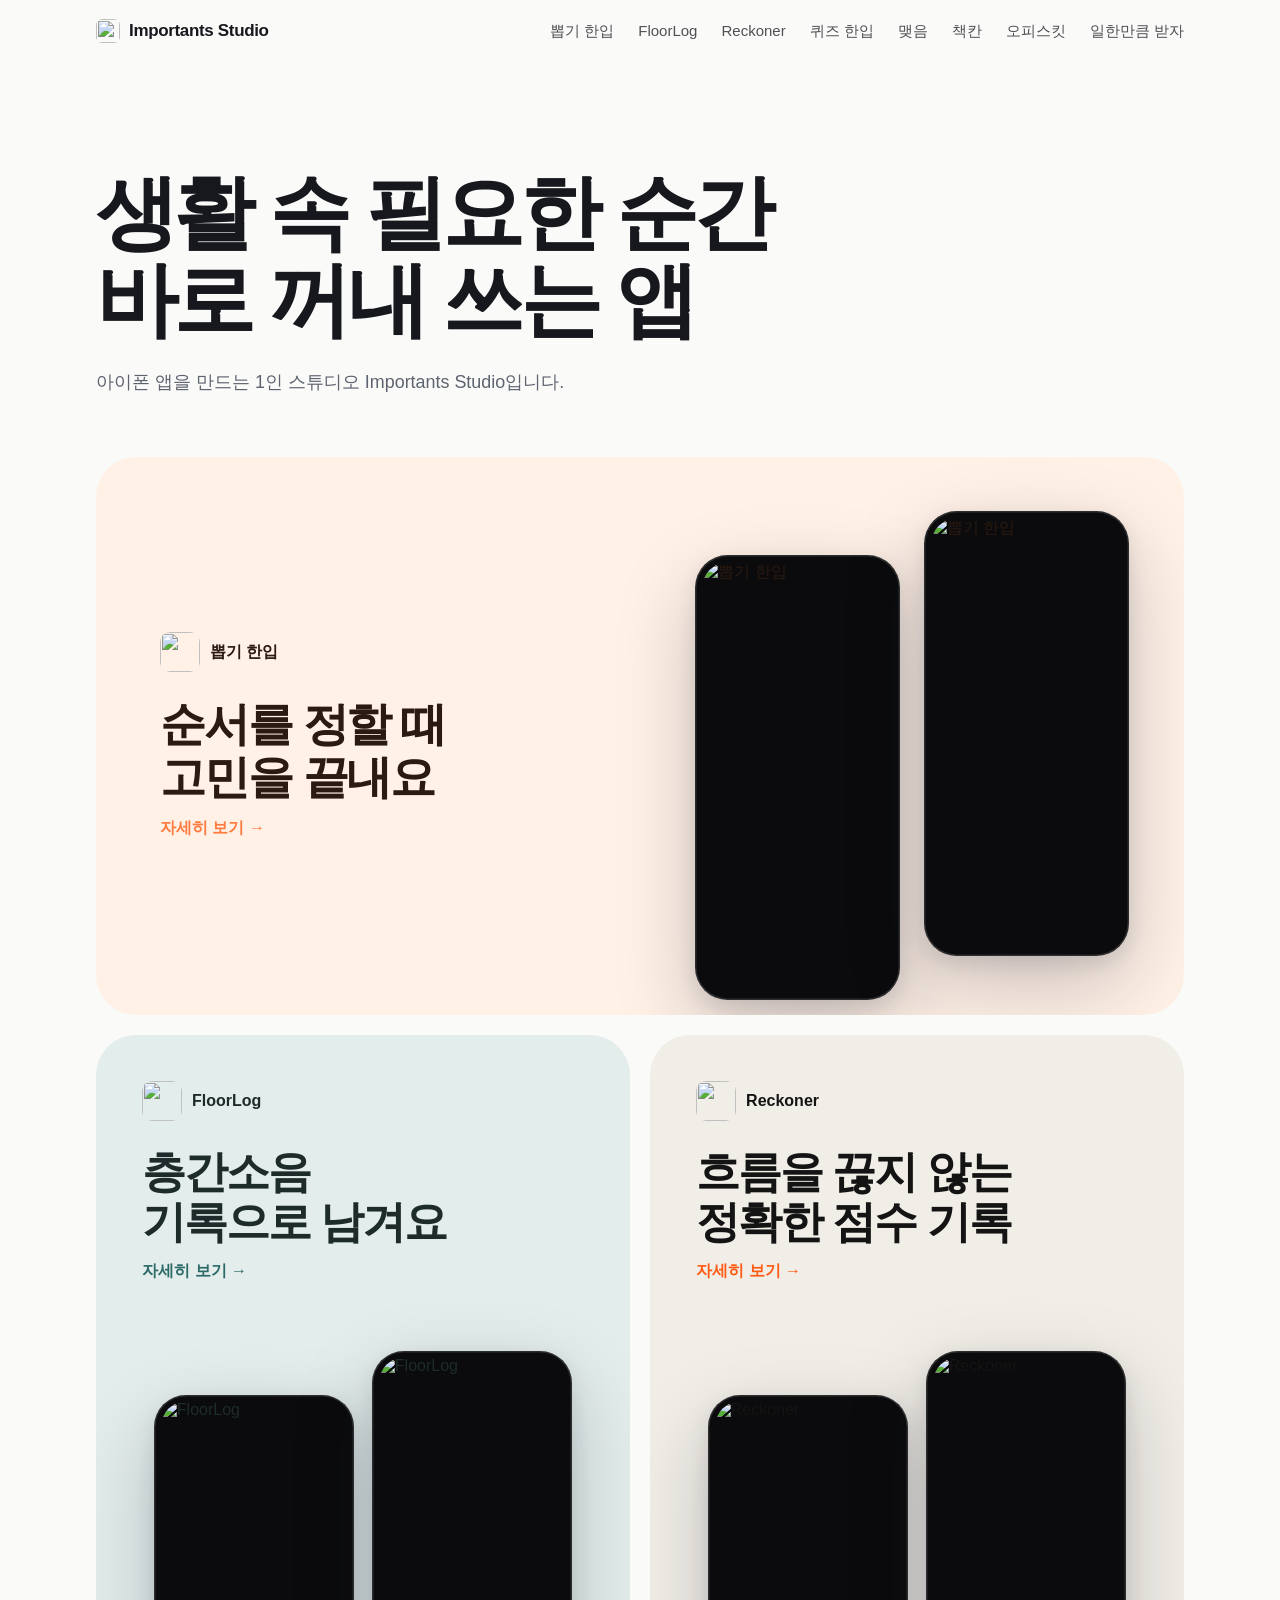
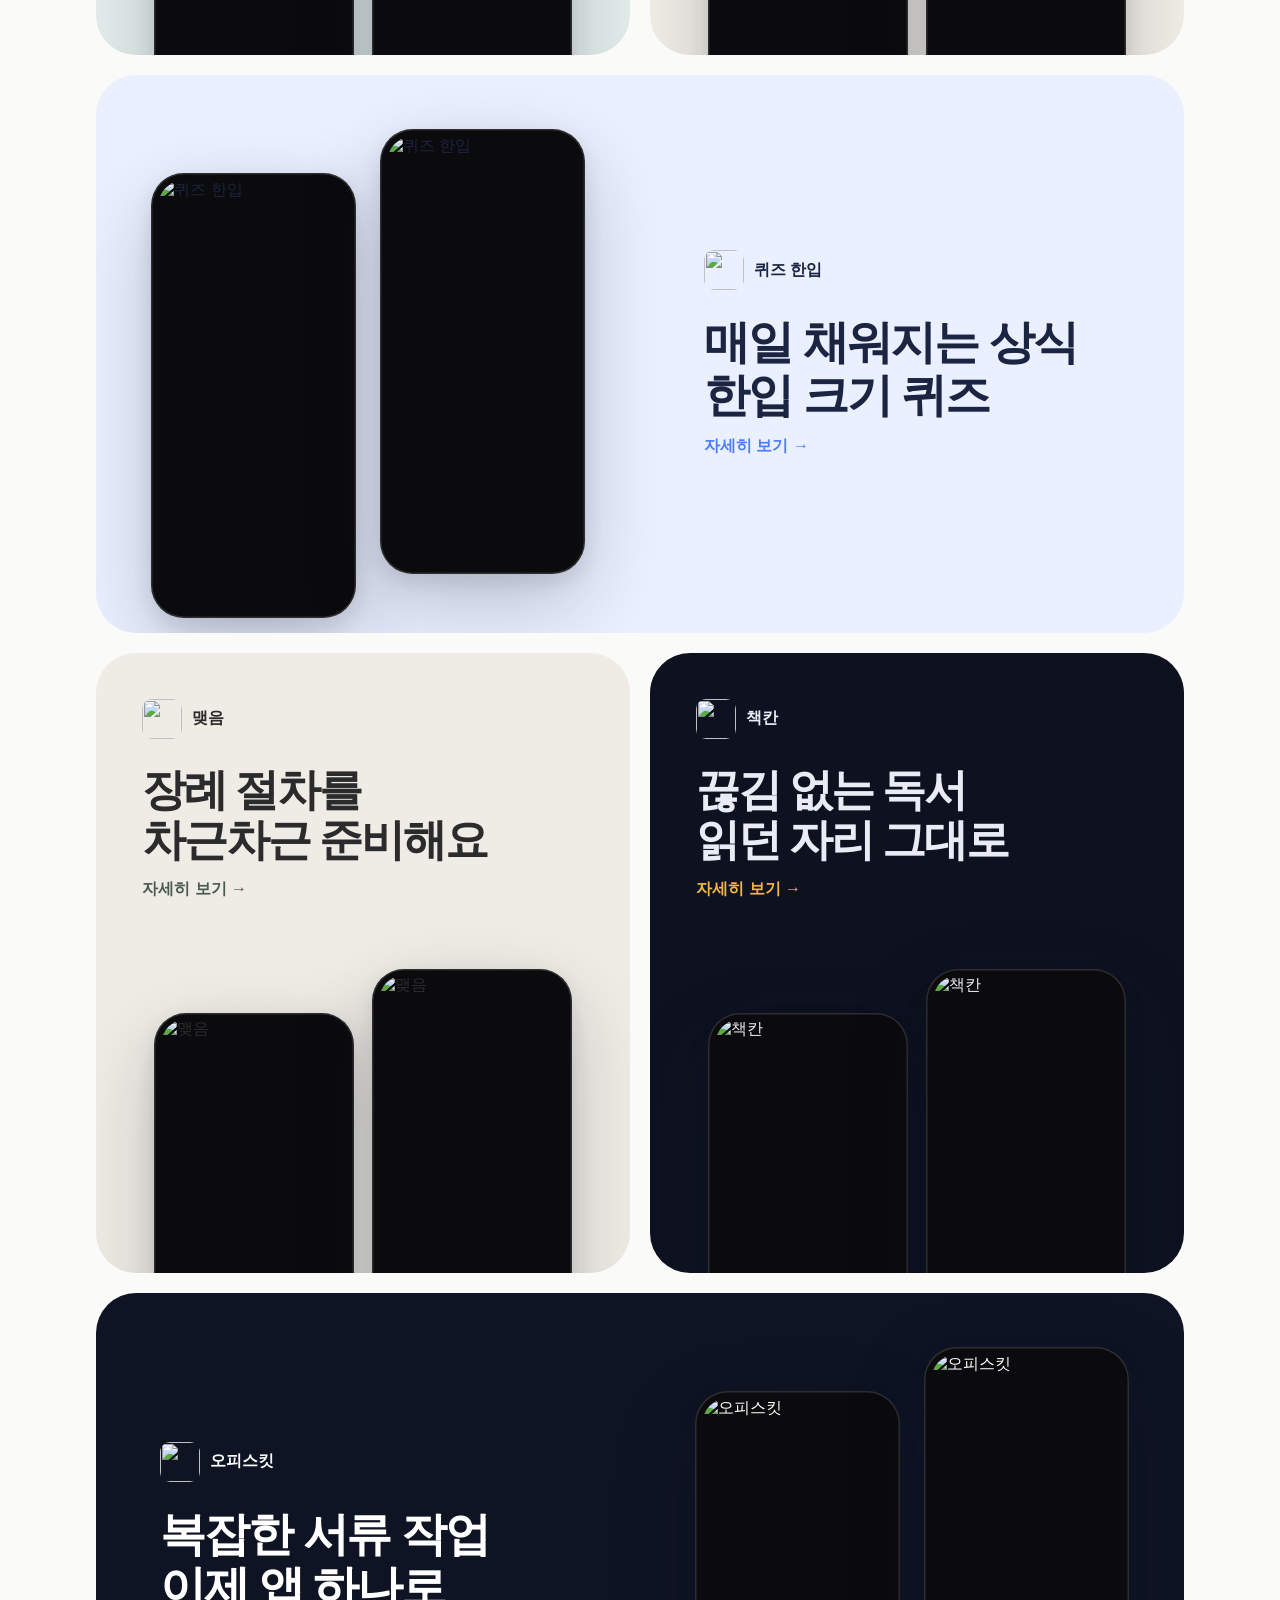
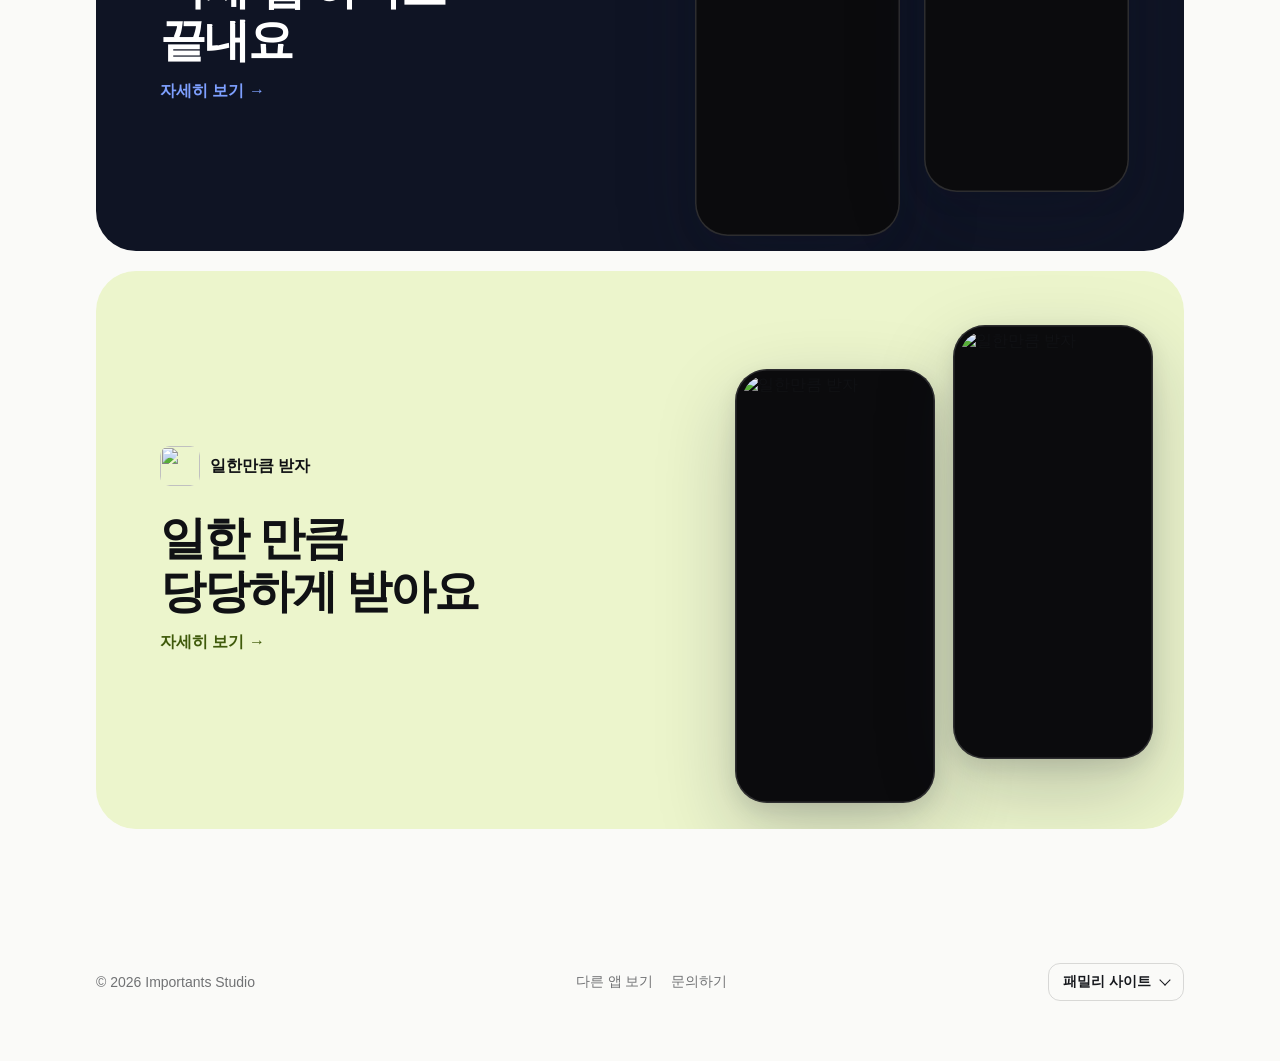
==== docs/index.html @ a387ae8a "메인: 휴대폰 폭에서 마지막 카드(두 칸 차지)가 그리드를 2열로 만들어 카드가 찌그러지던 문제 수정 Claude-Session: https://claude.ai/code/sess" ====
<!doctype html><html lang="ko"><head><meta charset="utf-8"><meta name="viewport" content="width=device-width,initial-scale=1">
<title>Importants Studio - 뽑기 한입 · FloorLog · Reckoner · 퀴즈 한입 · 맺음 · 책칸 · 오피스킷 · 일한만큼 받자</title><meta name="description" content="아이폰 앱을 만드는 1인 스튜디오 Importants Studio입니다. Lucky Bite - 사다리타기·돌림판·제비뽑기 · FloorLog - 층간소음 기록 · Reckoner - 점수 카운터 · Quiz Bite - 상식, 넌센스 퀴즈 풀이 앱 · 맺음 - 부고 문자 및 부의금 정리 · 책칸 - txt 소설·만화 뷰어 · 오피스킷 - 문서 스캔·사진·PDF 용량 줄이기 · 일한만큼 받자 - 알바비 계산기·주휴수당"><link rel="canonical" href="https://apps.importants-studio.com/"><meta name="robots" content="index,follow,max-image-preview:large">
<link rel="icon" href="/favicon.png" sizes="192x192"><link rel="icon" href="/favicon.ico" sizes="any"><link rel="apple-touch-icon" href="/apple-touch-icon.png"><link rel="alternate" type="application/rss+xml" title="Importants Studio" href="https://apps.importants-studio.com/rss.xml">
<meta name="google-site-verification" content="koOMRo2JDy2tYC3209-hGt-GuuK_Lr7ivLuVERYfKBc">
<meta name="naver-site-verification" content="a9b602e1286b3ce70b0e9754a7afbd7effcd1ab8">
<meta property="og:type" content="website"><meta property="og:locale" content="ko_KR"><meta property="og:site_name" content="Importants Studio"><meta property="og:title" content="Importants Studio - 뽑기 한입 · FloorLog · Reckoner · 퀴즈 한입 · 맺음 · 책칸 · 오피스킷 · 일한만큼 받자"><meta property="og:description" content="아이폰 앱을 만드는 1인 스튜디오 Importants Studio입니다. Lucky Bite - 사다리타기·돌림판·제비뽑기 · FloorLog - 층간소음 기록 · Reckoner - 점수 카운터 · Quiz Bite - 상식, 넌센스 퀴즈 풀이 앱 · 맺음 - 부고 문자 및 부의금 정리 · 책칸 - txt 소설·만화 뷰어 · 오피스킷 - 문서 스캔·사진·PDF 용량 줄이기 · 일한만큼 받자 - 알바비 계산기·주휴수당"><meta property="og:url" content="https://apps.importants-studio.com/">
<meta property="og:image" content="https://apps.importants-studio.com/og.png"><meta property="og:image:width" content="1200"><meta property="og:image:height" content="630"><meta name="twitter:card" content="summary_large_image"><meta name="twitter:title" content="Importants Studio - 뽑기 한입 · FloorLog · Reckoner · 퀴즈 한입 · 맺음 · 책칸 · 오피스킷 · 일한만큼 받자"><meta name="twitter:description" content="아이폰 앱을 만드는 1인 스튜디오 Importants Studio입니다. Lucky Bite - 사다리타기·돌림판·제비뽑기 · FloorLog - 층간소음 기록 · Reckoner - 점수 카운터 · Quiz Bite - 상식, 넌센스 퀴즈 풀이 앱 · 맺음 - 부고 문자 및 부의금 정리 · 책칸 - txt 소설·만화 뷰어 · 오피스킷 - 문서 스캔·사진·PDF 용량 줄이기 · 일한만큼 받자 - 알바비 계산기·주휴수당"><meta name="twitter:image" content="https://apps.importants-studio.com/og.png">
<script type="application/ld+json">{"@context": "https://schema.org", "@type": "Organization", "name": "Importants Studio", "url": "https://apps.importants-studio.com/", "logo": "https://apps.importants-studio.com/favicon.png", "email": "contact@importants-studio.com"}</script>
<script type="application/ld+json">{"@context": "https://schema.org", "@type": "WebSite", "name": "Importants Studio", "url": "https://apps.importants-studio.com/", "inLanguage": "ko"}</script>
<script type="application/ld+json">{"@context": "https://schema.org", "@type": "ItemList", "itemListElement": [{"@type": "ListItem", "position": 1, "url": "https://apps.importants-studio.com/lucky-bite/", "name": "Lucky Bite - 사다리타기·돌림판·제비뽑기"}, {"@type": "ListItem", "position": 2, "url": "https://apps.importants-studio.com/floorlog/", "name": "FloorLog - 층간소음 기록"}, {"@type": "ListItem", "position": 3, "url": "https://apps.importants-studio.com/reckoner/", "name": "Reckoner - 점수 카운터"}, {"@type": "ListItem", "position": 4, "url": "https://apps.importants-studio.com/quiz-bite/", "name": "Quiz Bite - 상식, 넌센스 퀴즈 풀이 앱"}, {"@type": "ListItem", "position": 5, "url": "https://apps.importants-studio.com/maejeum/", "name": "맺음 - 부고 문자 및 부의금 정리"}, {"@type": "ListItem", "position": 6, "url": "https://apps.importants-studio.com/chaekkan/", "name": "책칸 - txt 소설·만화 뷰어"}, {"@type": "ListItem", "position": 7, "url": "https://apps.importants-studio.com/officekit/", "name": "오피스킷 - 문서 스캔·사진·PDF 용량 줄이기"}, {"@type": "ListItem", "position": 8, "url": "https://apps.importants-studio.com/fairlypaid/", "name": "일한만큼 받자 - 알바비 계산기·주휴수당"}]}</script>
<script async src="https://www.googletagmanager.com/gtag/js?id=G-YR3RMTS5JD"></script><script>window.dataLayer=window.dataLayer||[];function gtag(){dataLayer.push(arguments)}gtag("js",new Date());gtag("config","G-YR3RMTS5JD");</script><style>*{box-sizing:border-box}html{scroll-behavior:smooth}body{margin:0;-webkit-font-smoothing:antialiased;word-break:keep-all;overflow-x:hidden}
a{color:inherit;text-decoration:none}img{display:block;max-width:100%}.in{max-width:1200px;margin:0 auto;padding:0 clamp(20px,5vw,56px)}
nav{position:sticky;top:0;z-index:30;backdrop-filter:saturate(180%) blur(18px);-webkit-backdrop-filter:saturate(180%) blur(18px)}
.brand{display:inline-flex;align-items:center;gap:9px}.brand img{width:24px;height:24px;border-radius:6px}nav .in{display:flex;align-items:center;justify-content:space-between;height:62px}nav b{font-size:17px;letter-spacing:-.02em}nav .links{display:flex;gap:24px;font-size:15px;opacity:.75}
.phone{position:relative;width:var(--w,280px);height:auto!important;align-self:flex-start;justify-self:center;aspect-ratio:1320/2868;border-radius:calc(var(--w,280px)*.16);background:#0b0b0d;padding:calc(var(--w,280px)*.034);box-shadow:0 30px 80px rgba(17,24,39,.22),0 8px 20px rgba(17,24,39,.10);flex:none}
.phone img{width:100%;height:100%;object-fit:cover;border-radius:calc(var(--w,280px)*.13)}.phone.land{aspect-ratio:2868/1320;border-radius:calc(var(--w,280px)*.075);padding:calc(var(--w,280px)*.016)}.phone.land img{border-radius:calc(var(--w,280px)*.06)}.phone:before{content:"";position:absolute;inset:0;border-radius:inherit;box-shadow:inset 0 0 0 1.5px rgba(255,255,255,.14);pointer-events:none}.photo{max-width:1088px;width:calc(100% - 2*clamp(20px,5vw,56px));margin:0 auto clamp(64px,8vw,110px);border-radius:clamp(24px,3vw,40px);overflow:hidden;aspect-ratio:21/9}.photo img{width:100%;height:100%;object-fit:cover}@media(max-width:700px){.photo{aspect-ratio:4/3}}.kw{display:flex;flex-wrap:wrap;gap:8px;padding-top:28px;padding-bottom:8px}.kw span{font-size:13px;padding:6px 12px;border-radius:999px;border:1px solid currentColor;opacity:.45}.fx{position:absolute;z-index:3;font-weight:800;font-size:15px;line-height:1;padding:10px 15px;border-radius:999px;background:#fff;color:#1b1b1b;box-shadow:0 8px 22px rgba(0,0,0,.12);white-space:nowrap;animation:fxbob 4.6s ease-in-out infinite}@keyframes fxbob{0%,100%{transform:translateY(0) rotate(-2deg)}50%{transform:translateY(-12px) rotate(2deg)}}@keyframes fxpop{0%{opacity:0;transform:scale(.4)}70%{transform:scale(1.08)}100%{opacity:1;transform:none}}@media(max-width:640px){.fx{font-size:12px;padding:8px 11px}.hstats{display:grid!important;grid-template-columns:repeat(3,1fr);gap:12px!important}.hstats b{font-size:16px!important}.hstats span{font-size:12px!important}}.fade{-webkit-mask-image:linear-gradient(#000 70%,transparent);mask-image:linear-gradient(#000 70%,transparent)}
.btn{display:inline-flex;align-items:center;justify-content:center;height:56px;padding:0 26px;border-radius:16px;font-weight:700;font-size:17px;transition:transform .15s;cursor:pointer;border:0;font-family:inherit}.btn:active{transform:scale(.96)}
.btn.soon{background:rgba(0,0,0,.07);color:#6b7684;cursor:default}
footer{padding:44px 0 60px;font-size:14px}footer .in{display:flex;gap:20px;flex-wrap:wrap;justify-content:space-between;align-items:center}footer .in>span,footer .links{opacity:.6}footer .links{display:flex;gap:18px}.fam{position:relative;align-self:flex-start}.fam summary{list-style:none;cursor:pointer;display:inline-flex;align-items:center;gap:10px;padding:9px 14px;border:1px solid rgba(127,127,127,.28);border-radius:12px;font-size:14px;font-weight:700;color:inherit;user-select:none}.fam summary::-webkit-details-marker{display:none}.fam summary::after{content:"";width:7px;height:7px;border-right:1.6px solid currentColor;border-bottom:1.6px solid currentColor;transform:translateY(-2px) rotate(45deg);transition:transform .2s}.fam[open] summary::after{transform:translateY(2px) rotate(-135deg)}.fam ul{position:absolute;left:0;bottom:calc(100% + 8px);margin:0;padding:6px;list-style:none;min-width:168px;background:#fff;color:#16181D;border-radius:14px;box-shadow:0 12px 36px -8px rgba(0,0,0,.25),0 0 0 1px rgba(0,0,0,.05);z-index:40}.fam li a{display:flex;justify-content:space-between;gap:16px;padding:10px 12px;border-radius:9px;font-size:14px;font-weight:600;opacity:1}.fam li a:hover{background:#F2F3F5}.fam li.sep{height:1px;margin:6px 8px;background:#ECEBE7}.fam ul{max-height:min(70vh,560px);overflow:auto}.fam li a[aria-current]{font-weight:800}.fam li a[aria-current]::after{content:"";width:6px;height:6px;border-radius:50%;background:currentColor;align-self:center}
.r{opacity:0;transform:translateY(36px);transition:opacity .9s cubic-bezier(.2,.7,.2,1),transform .9s cubic-bezier(.2,.7,.2,1)}.r.on{opacity:1;transform:none}.d1{transition-delay:.12s}.d2{transition-delay:.24s}.d3{transition-delay:.36s}
@media(prefers-reduced-motion:reduce){.r{opacity:1;transform:none;transition:none}*{animation:none!important}}
@media(min-width:641px){footer .fam ul{left:auto;right:0}}@media(max-width:640px){nav .links{display:none}}@media(min-width:1700px){body{zoom:1.15}}@media(min-width:1950px){body{zoom:1.3}}@media(min-width:2250px){body{zoom:1.5}}@media(min-width:2800px){body{zoom:1.75}}@import url('https://fonts.googleapis.com/css2?family=Nanum+Myeongjo:wght@800&display=swap');@import url('https://cdn.jsdelivr.net/gh/orioncactus/pretendard@v1.3.9/dist/web/variable/pretendardvariable-dynamic-subset.min.css');
body{font-family:"Pretendard Variable",Pretendard,sans-serif;background:#FAFAF8;color:#16181D}nav{background:rgba(250,250,248,.85)}
.hero{padding:clamp(64px,12vh,128px) 0 clamp(48px,7vh,80px)}.hero h1{font-size:clamp(44px,6.4vw,92px);line-height:1.06;letter-spacing:-.055em;font-weight:900;margin:0}.hero p{font-size:clamp(17px,1.4vw,20px);color:#5E6370;margin:26px 0 0}
.wall{display:grid;grid-template-columns:repeat(2,1fr);gap:20px;padding-bottom:90px}.card{position:relative;border-radius:40px;background:var(--bg);color:var(--fg);overflow:hidden;min-height:620px;display:flex;flex-direction:column;transition:transform .35s cubic-bezier(.2,.7,.2,1)}
.card:hover{transform:translateY(-6px)}.card .tx{padding:clamp(32px,3.6vw,48px) clamp(28px,3.6vw,48px) 0}.nm{display:inline-flex;align-items:center;gap:10px;font-weight:800;font-size:16px}.nm img{width:40px;height:40px;border-radius:10px}
.card h2{font-size:clamp(30px,3.4vw,44px);line-height:1.15;letter-spacing:-.045em;margin:22px 0 14px;font-weight:900}.go{font-weight:800;color:var(--ac)}
.ph{margin-top:auto;display:flex;justify-content:center;align-items:flex-start;gap:18px;height:340px;padding-top:36px}.ph .phone{--w:200px;transition:transform .5s cubic-bezier(.2,.7,.2,1)}.ph .phone:first-child{margin-top:44px}
.k-lucky-bite .ph .phone{transition:transform .55s cubic-bezier(.34,1.7,.5,1)}.k-lucky-bite:hover .ph .phone:first-child{transform:rotate(-9deg) translateY(-12px)}.k-lucky-bite:hover .ph .phone:last-child{transform:rotate(7deg) translateY(-20px)}.k-quiz-bite .ph .phone{transition:transform .35s cubic-bezier(.3,1.4,.5,1)}.k-quiz-bite .ph .phone:last-child{transition-delay:.12s}.k-quiz-bite:hover .ph .phone{transform:translateY(-26px)}.k-officekit .ph .phone{transition:transform .5s cubic-bezier(.2,.8,.2,1)}.k-officekit .ph .phone:last-child{z-index:1}.k-officekit:hover .ph .phone:first-child{transform:translateX(42px) scale(.9)}.k-officekit:hover .ph .phone:last-child{transform:translateX(-42px) scale(.96)}.k-maejeum .ph .phone{transition:transform 1.4s cubic-bezier(.2,.6,.2,1)}.k-maejeum:hover .ph .phone{transform:translateY(-10px)}.k-maejeum:hover .ph .phone:last-child{transition-delay:.15s}.card:hover{transform:translateY(-4px)}.k-chaekkan .ph .phone{transition:transform .8s cubic-bezier(.2,.7,.2,1)}.k-chaekkan:hover .ph .phone:first-child{transform:translateY(-10px) rotate(-2deg)}.k-chaekkan:hover .ph .phone:last-child{transform:translateY(-16px) rotateY(-12deg)}.k-reckoner .ph .phone{transition:transform .22s cubic-bezier(.3,1.8,.5,1)}.k-reckoner:hover .ph .phone:first-child{transform:translateY(-14px)}.k-reckoner:hover .ph .phone:last-child{transform:translateY(-14px) scale(1.04)}.k-floorlog .ph .phone{transition:transform .9s cubic-bezier(.2,.7,.2,1)}.k-floorlog:hover .ph .phone{transform:translateY(-12px)}.k-fairlypaid .ph .phone{transition:transform .5s cubic-bezier(.34,1.56,.5,1)}.k-fairlypaid:hover .ph .phone:first-child{transform:translateY(-14px) rotate(-3deg)}.k-fairlypaid:hover .ph .phone:last-child{transform:translateY(-24px) rotate(3deg);transition-delay:.08s}.k-floorlog:hover .ph .phone:last-child{transition-delay:.25s}
.c0,.c3,.c6,.cw{grid-column:span 2;min-height:0;height:clamp(480px,62vh,560px);flex-direction:row}.c0 .tx,.c3 .tx,.c6 .tx,.cw .tx{flex:1;padding:clamp(40px,5vw,64px);align-self:center}.c0 h2,.c3 h2,.c6 h2,.cw h2{font-size:clamp(34px,3.6vw,50px)}.c0 .ph,.c3 .ph,.c6 .ph,.cw .ph{flex:1;height:100%;padding-top:clamp(40px,6vh,64px)}.c0 .ph .phone,.c3 .ph .phone,.c6 .ph .phone{--w:clamp(180px,16vw,220px)}.c0 .ph,.c3 .ph,.c6 .ph{gap:clamp(14px,2vw,24px);flex:0 0 50%}.c0 .tx,.c3 .tx,.c6 .tx{min-width:0}.c3{flex-direction:row-reverse}
@media(max-width:860px){.wall{grid-template-columns:1fr}.cw{grid-column:auto;height:auto;flex-direction:column}.cw .ph{height:300px;padding-top:30px;flex:none}.c0,.c3,.c6{grid-column:auto;flex-direction:column}.c0 .tx,.c3 .tx,.c6 .tx{padding:40px 30px 0}.card .tx{padding:36px 30px 0}.ph .phone,.c0 .ph .phone,.c3 .ph .phone,.c6 .ph .phone{--w:140px}.ph{gap:12px;height:300px}.c0 .ph,.c3 .ph,.c6 .ph{height:300px;padding-top:30px;flex:none}.card{min-height:0}}</style></head><body>
<nav class=""><div class="in"><a class="brand" href="https://importants-studio.com/"><img src="/mark.png" alt="" width="24" height="24"><b>Importants Studio</b></a><div class="links"><a href="/lucky-bite/">뽑기 한입</a><a href="/floorlog/">FloorLog</a><a href="/reckoner/">Reckoner</a><a href="/quiz-bite/">퀴즈 한입</a><a href="/maejeum/">맺음</a><a href="/chaekkan/">책칸</a><a href="/officekit/">오피스킷</a><a href="/fairlypaid/">일한만큼 받자</a></div></div></nav>
<header class="hero"><div class="in r"><h1>생활 속 필요한 순간<br>바로 꺼내 쓰는 앱</h1><p>아이폰 앱을 만드는 1인 스튜디오 Importants Studio입니다.</p></div></header><div class="in wall"><a class="card c0 k-lucky-bite r" href="/lucky-bite/" style="--bg:#FFF1E6;--fg:#2A1A10;--ac:#FF7A3D"><div class="tx"><span class="nm"><img src="/lucky-bite/icon.png" alt="">뽑기 한입</span><h2>순서를 정할 때<br>고민을 끝내요</h2><span class="go">자세히 보기 →</span></div>
<div class="ph"><div class="phone " style=""><img src="/lucky-bite/roulette.webp" alt="뽑기 한입" loading="lazy"></div><div class="phone " style=""><img src="/lucky-bite/ladder.webp" alt="뽑기 한입" loading="lazy"></div></div></a><a class="card c1 k-floorlog r" href="/floorlog/" style="--bg:#E3EDEB;--fg:#1D2B2B;--ac:#2C6A68"><div class="tx"><span class="nm"><img src="/floorlog/icon.png" alt="">FloorLog</span><h2>층간소음<br>기록으로 남겨요</h2><span class="go">자세히 보기 →</span></div>
<div class="ph"><div class="phone " style=""><img src="/floorlog/record.webp" alt="FloorLog" loading="lazy"></div><div class="phone " style=""><img src="/floorlog/pattern.webp" alt="FloorLog" loading="lazy"></div></div></a><a class="card c2 k-reckoner r" href="/reckoner/" style="--bg:#F1EEE7;--fg:#141414;--ac:#FF5B14"><div class="tx"><span class="nm"><img src="/reckoner/icon.png" alt="">Reckoner</span><h2>흐름을 끊지 않는<br>정확한 점수 기록</h2><span class="go">자세히 보기 →</span></div>
<div class="ph"><div class="phone " style=""><img src="/reckoner/picker.webp" alt="Reckoner" loading="lazy"></div><div class="phone " style=""><img src="/reckoner/live.webp" alt="Reckoner" loading="lazy"></div></div></a><a class="card c3 k-quiz-bite r" href="/quiz-bite/" style="--bg:#EAF0FF;--fg:#1B2440;--ac:#4F7CFF"><div class="tx"><span class="nm"><img src="/quiz-bite/icon.png" alt="">퀴즈 한입</span><h2>매일 채워지는 상식<br>한입 크기 퀴즈</h2><span class="go">자세히 보기 →</span></div>
<div class="ph"><div class="phone " style=""><img src="/quiz-bite/home.webp" alt="퀴즈 한입" loading="lazy"></div><div class="phone " style=""><img src="/quiz-bite/map.webp" alt="퀴즈 한입" loading="lazy"></div></div></a><a class="card c4 k-maejeum r" href="/maejeum/" style="--bg:#EFECE5;--fg:#2B2B2D;--ac:#4A5C52"><div class="tx"><span class="nm"><img src="/maejeum/icon.png" alt="">맺음</span><h2 style="font-family:'Nanum Myeongjo',serif">장례 절차를<br>차근차근 준비해요</h2><span class="go">자세히 보기 →</span></div>
<div class="ph"><div class="phone " style=""><img src="/maejeum/funeral.webp" alt="맺음" loading="lazy"></div><div class="phone " style=""><img src="/maejeum/obit_app.webp" alt="맺음" loading="lazy"></div></div></a><a class="card c5 k-chaekkan r" href="/chaekkan/" style="--bg:#0E1220;--fg:#E9ECF5;--ac:#F5B544"><div class="tx"><span class="nm"><img src="/chaekkan/icon.png" alt="">책칸</span><h2 style="font-family:'Nanum Myeongjo',serif">끊김 없는 독서<br>읽던 자리 그대로</h2><span class="go">자세히 보기 →</span></div>
<div class="ph"><div class="phone " style=""><img src="/chaekkan/library.webp" alt="책칸" loading="lazy"></div><div class="phone " style=""><img src="/chaekkan/reader.webp" alt="책칸" loading="lazy"></div></div></a><a class="card c6 k-officekit r" href="/officekit/" style="--bg:#0F1424;--fg:#FFFFFF;--ac:#7EA0FF"><div class="tx"><span class="nm"><img src="/officekit/icon.png" alt="">오피스킷</span><h2>복잡한 서류 작업<br>이제 앱 하나로 끝내요</h2><span class="go">자세히 보기 →</span></div>
<div class="ph"><div class="phone " style=""><img src="/officekit/library.webp" alt="오피스킷" loading="lazy"></div><div class="phone " style=""><img src="/officekit/home.webp" alt="오피스킷" loading="lazy"></div></div></a><a class="card c7 cw k-fairlypaid r" href="/fairlypaid/" style="--bg:#ECF5CC;--fg:#101114;--ac:#3F5A0A"><div class="tx"><span class="nm"><img src="/fairlypaid/icon.png" alt="">일한만큼 받자</span><h2>일한 만큼<br>당당하게 받아요</h2><span class="go">자세히 보기 →</span></div>
<div class="ph"><div class="phone " style=""><img src="/fairlypaid/home.webp" alt="일한만큼 받자" loading="lazy"></div><div class="phone " style=""><img src="/fairlypaid/clock.webp" alt="일한만큼 받자" loading="lazy"></div></div></a></div>
<footer><div class="in"><span>© 2026 <a href="https://importants-studio.com/">Importants Studio</a></span><div class="links"><a href="/">다른 앱 보기</a><a href="https://importants-studio.com/contact/">문의하기</a></div><details class="fam"><summary>패밀리 사이트</summary><ul><li><a href="https://importants-studio.com/">홈페이지</a></li><li><a href="https://apps.importants-studio.com/" aria-current="page">앱 소개</a></li><li><a href="https://importants-studio.com/tools/">웹 도구</a></li><li><a href="https://importants-studio.com/blog/">블로그</a></li><li><a href="https://importants-studio.com/blogs/">정보 아카이브</a></li></ul></details></div></footer>
<script>document.addEventListener('DOMContentLoaded',()=>{const cu=new IntersectionObserver(es=>es.forEach(x=>{if(!x.isIntersecting)return;cu.unobserve(x.target);const el=x.target,to=+el.dataset.to,t0=performance.now(),f=t=>{const p=Math.min(1,(t-t0)/1300),v=Math.round(to*(1-Math.pow(1-p,3)));el.textContent=v.toLocaleString()+(el.dataset.sf||'');if(p<1)requestAnimationFrame(f)};requestAnimationFrame(f)}),{threshold:.5});if(!matchMedia('(prefers-reduced-motion: reduce)').matches)document.querySelectorAll('.hstats b,.stats b').forEach(b=>{const t=b.textContent.trim(),mm=t.match(/^([0-9][0-9,]*)(.*)$/);if(mm){b.dataset.to=mm[1].replace(/,/g,'');b.dataset.sf=mm[2];b.textContent='0'+mm[2];cu.observe(b)}});const o=new IntersectionObserver(es=>es.forEach(x=>{if(x.isIntersecting){x.target.classList.add('on');o.unobserve(x.target)}}),{threshold:.12});document.querySelectorAll('.r').forEach(n=>o.observe(n));});(()=>{const q=new URLSearchParams(location.search).get('from');if(q)try{sessionStorage.setItem('from',q)}catch(e){};let f=q;try{f=f||sessionStorage.getItem('from')}catch(e){};f=(f||'apps-site').replace(/[^a-z0-9-]/gi,'').slice(0,40);const PT="127198328";document.querySelectorAll('.storebtn').forEach(b=>{if(PT)b.href=`https://apps.apple.com/kr/app/apple-store/id${b.dataset.id}?pt=${PT}&ct=${f}&mt=8`;b.addEventListener('click',()=>{try{window.gtag&&gtag('event','store_click',{app:b.dataset.slug,from:f})}catch(e){}})})})();</script></body></html>
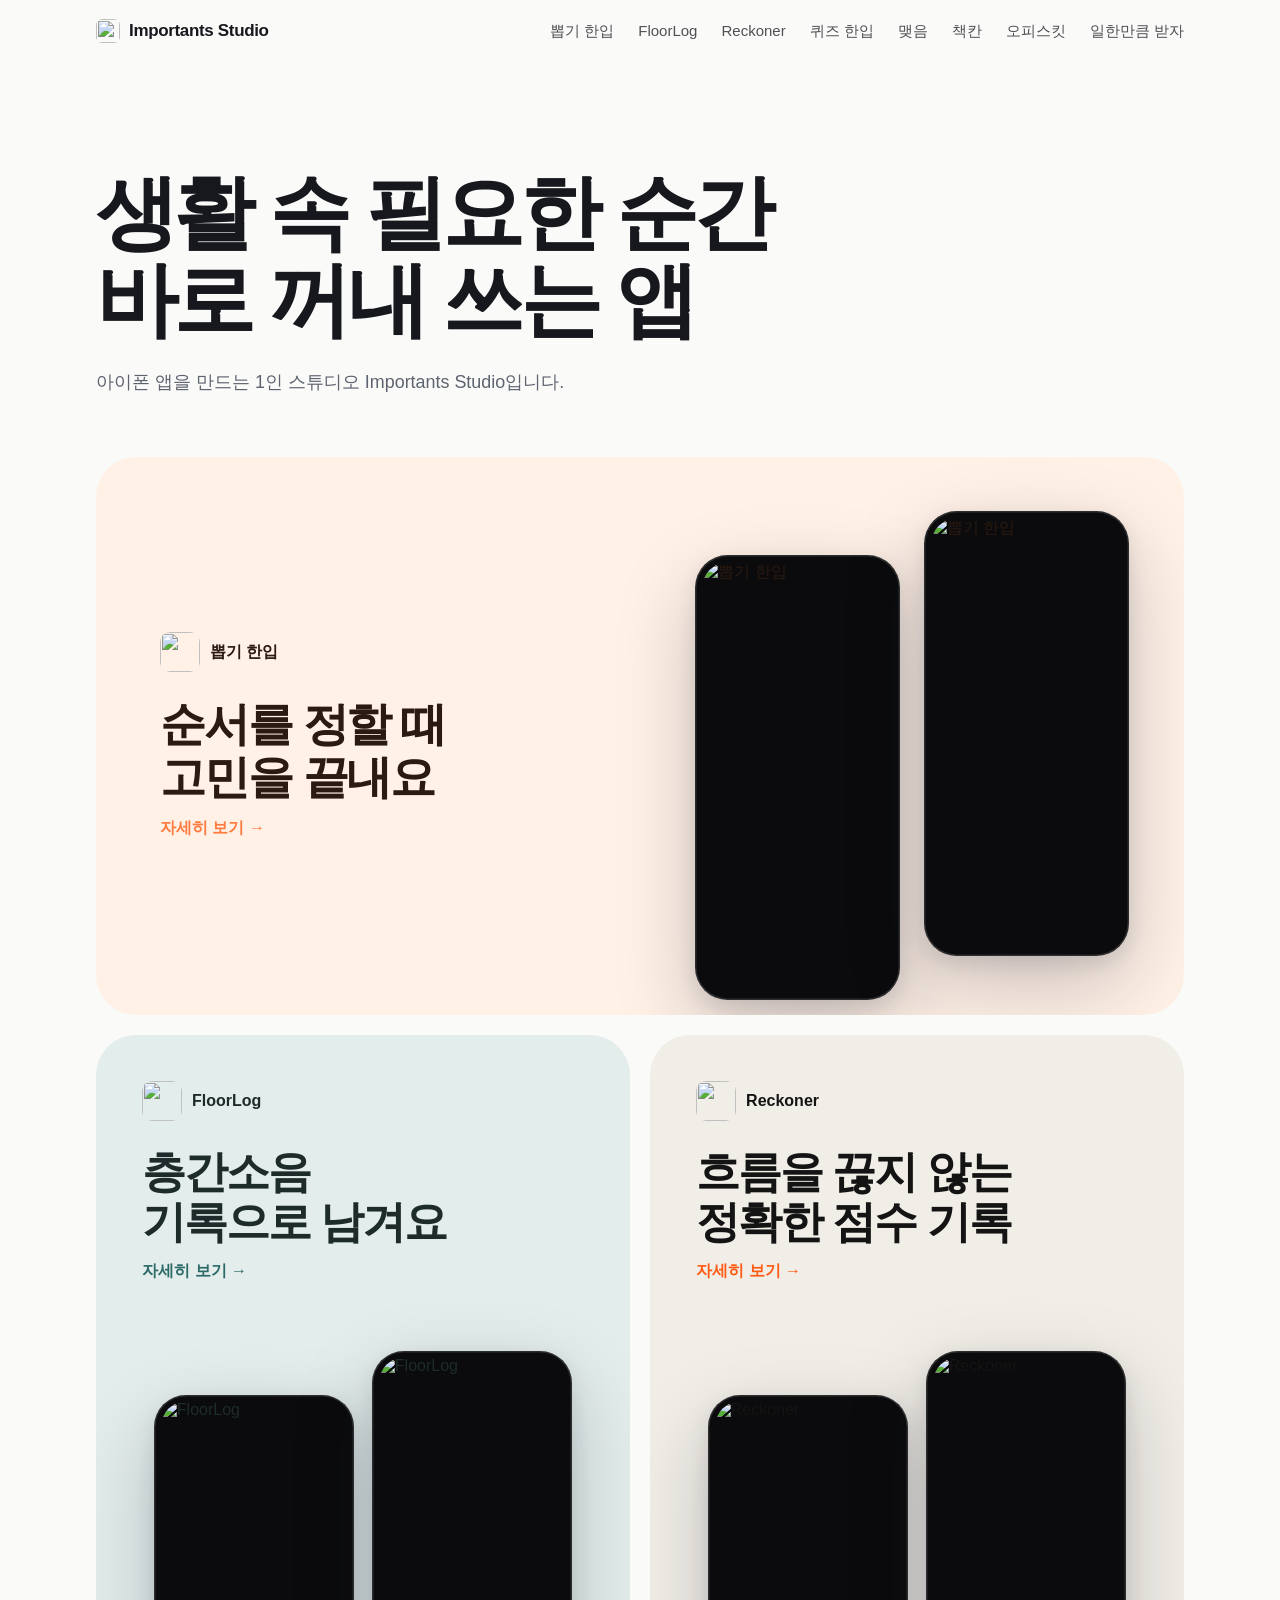
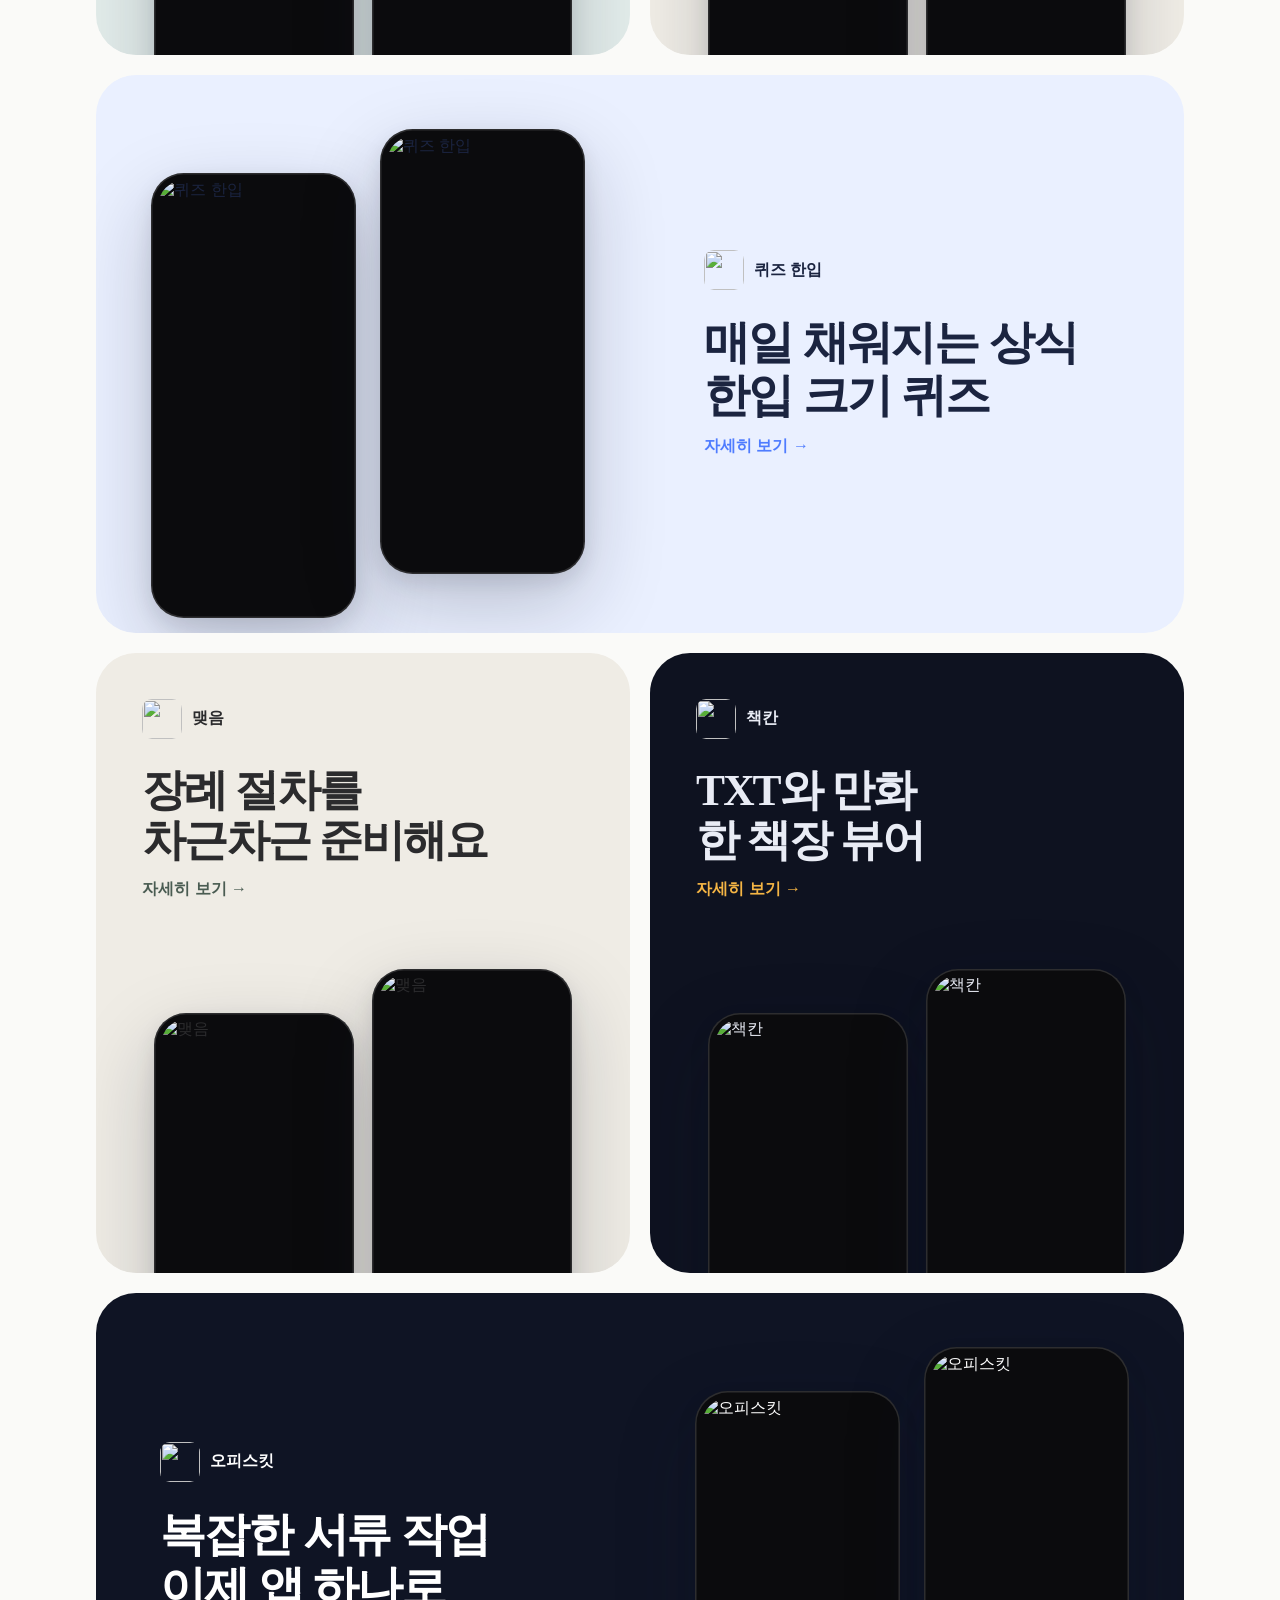
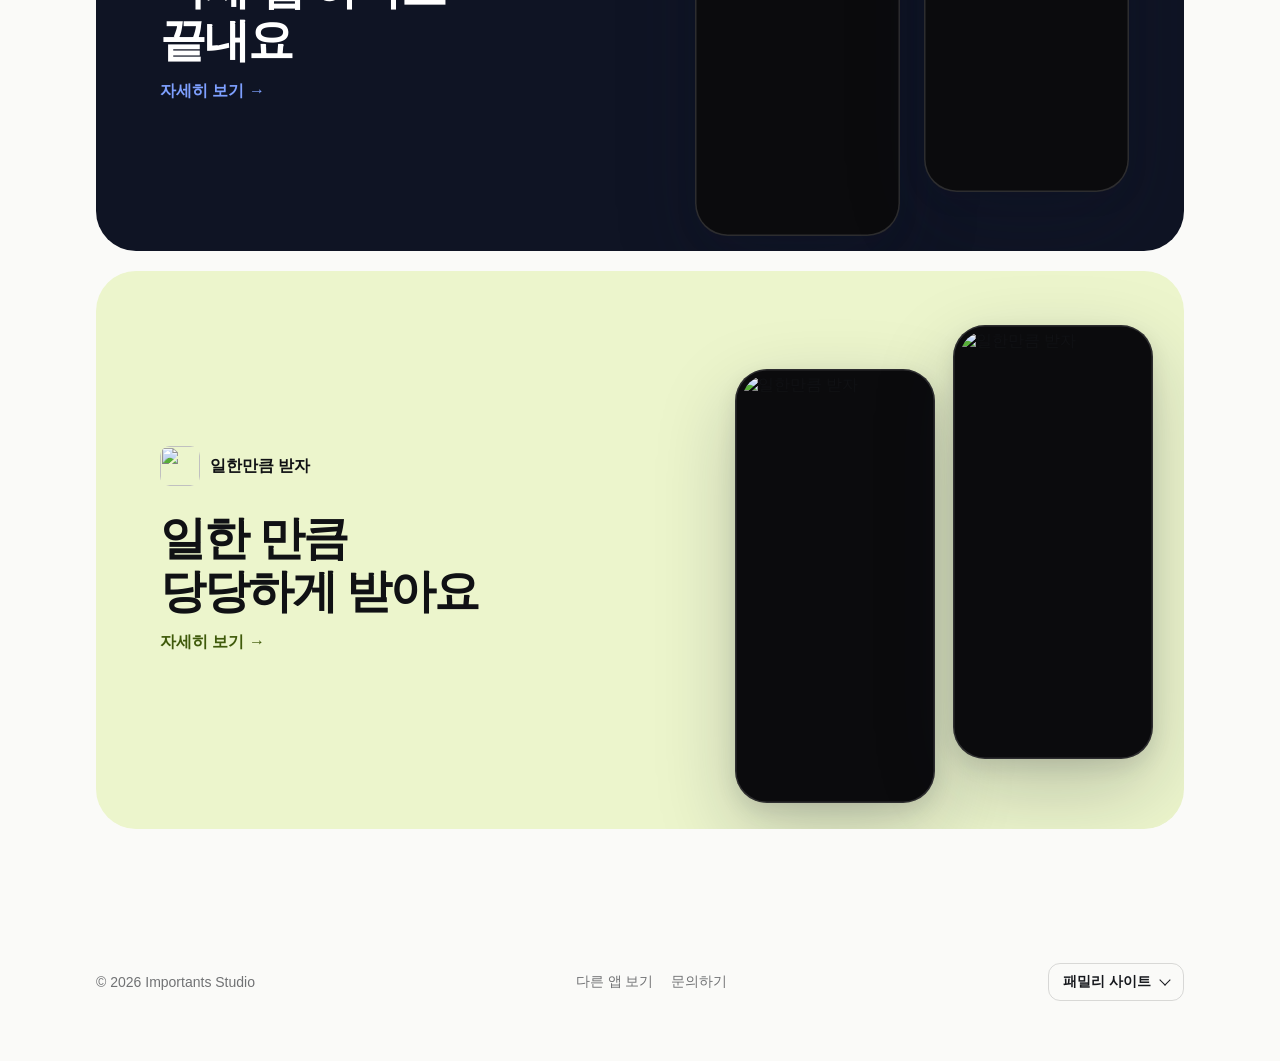
==== commit d36d4838: "메인: 휴대폰 폭에서 가로형 카드(1·4·7·8번째)의 아이콘·제목·자세히 보기가 가운데로 몰리던 것을 왼쪽 정렬로(데스크톱은 그대로) Claude-Session: https://" ====
--- a/docs/index.html
+++ b/docs/index.html
@@ -28,15 +28,15 @@
 .ph{margin-top:auto;display:flex;justify-content:center;align-items:flex-start;gap:18px;height:340px;padding-top:36px}.ph .phone{--w:200px;transition:transform .5s cubic-bezier(.2,.7,.2,1)}.ph .phone:first-child{margin-top:44px}
 .k-lucky-bite .ph .phone{transition:transform .55s cubic-bezier(.34,1.7,.5,1)}.k-lucky-bite:hover .ph .phone:first-child{transform:rotate(-9deg) translateY(-12px)}.k-lucky-bite:hover .ph .phone:last-child{transform:rotate(7deg) translateY(-20px)}.k-quiz-bite .ph .phone{transition:transform .35s cubic-bezier(.3,1.4,.5,1)}.k-quiz-bite .ph .phone:last-child{transition-delay:.12s}.k-quiz-bite:hover .ph .phone{transform:translateY(-26px)}.k-officekit .ph .phone{transition:transform .5s cubic-bezier(.2,.8,.2,1)}.k-officekit .ph .phone:last-child{z-index:1}.k-officekit:hover .ph .phone:first-child{transform:translateX(42px) scale(.9)}.k-officekit:hover .ph .phone:last-child{transform:translateX(-42px) scale(.96)}.k-maejeum .ph .phone{transition:transform 1.4s cubic-bezier(.2,.6,.2,1)}.k-maejeum:hover .ph .phone{transform:translateY(-10px)}.k-maejeum:hover .ph .phone:last-child{transition-delay:.15s}.card:hover{transform:translateY(-4px)}.k-chaekkan .ph .phone{transition:transform .8s cubic-bezier(.2,.7,.2,1)}.k-chaekkan:hover .ph .phone:first-child{transform:translateY(-10px) rotate(-2deg)}.k-chaekkan:hover .ph .phone:last-child{transform:translateY(-16px) rotateY(-12deg)}.k-reckoner .ph .phone{transition:transform .22s cubic-bezier(.3,1.8,.5,1)}.k-reckoner:hover .ph .phone:first-child{transform:translateY(-14px)}.k-reckoner:hover .ph .phone:last-child{transform:translateY(-14px) scale(1.04)}.k-floorlog .ph .phone{transition:transform .9s cubic-bezier(.2,.7,.2,1)}.k-floorlog:hover .ph .phone{transform:translateY(-12px)}.k-fairlypaid .ph .phone{transition:transform .5s cubic-bezier(.34,1.56,.5,1)}.k-fairlypaid:hover .ph .phone:first-child{transform:translateY(-14px) rotate(-3deg)}.k-fairlypaid:hover .ph .phone:last-child{transform:translateY(-24px) rotate(3deg);transition-delay:.08s}.k-floorlog:hover .ph .phone:last-child{transition-delay:.25s}
 .c0,.c3,.c6,.cw{grid-column:span 2;min-height:0;height:clamp(480px,62vh,560px);flex-direction:row}.c0 .tx,.c3 .tx,.c6 .tx,.cw .tx{flex:1;padding:clamp(40px,5vw,64px);align-self:center}.c0 h2,.c3 h2,.c6 h2,.cw h2{font-size:clamp(34px,3.6vw,50px)}.c0 .ph,.c3 .ph,.c6 .ph,.cw .ph{flex:1;height:100%;padding-top:clamp(40px,6vh,64px)}.c0 .ph .phone,.c3 .ph .phone,.c6 .ph .phone{--w:clamp(180px,16vw,220px)}.c0 .ph,.c3 .ph,.c6 .ph{gap:clamp(14px,2vw,24px);flex:0 0 50%}.c0 .tx,.c3 .tx,.c6 .tx{min-width:0}.c3{flex-direction:row-reverse}
-@media(max-width:860px){.wall{grid-template-columns:1fr}.cw{grid-column:auto;height:auto;flex-direction:column}.cw .ph{height:300px;padding-top:30px;flex:none}.c0,.c3,.c6{grid-column:auto;flex-direction:column}.c0 .tx,.c3 .tx,.c6 .tx{padding:40px 30px 0}.card .tx{padding:36px 30px 0}.ph .phone,.c0 .ph .phone,.c3 .ph .phone,.c6 .ph .phone{--w:140px}.ph{gap:12px;height:300px}.c0 .ph,.c3 .ph,.c6 .ph{height:300px;padding-top:30px;flex:none}.card{min-height:0}}</style></head><body>
+@media(max-width:860px){.wall{grid-template-columns:1fr}.cw{grid-column:auto;height:auto;flex-direction:column}.c0 .tx,.c3 .tx,.c6 .tx,.cw .tx{align-self:stretch;flex:none}.cw .tx{padding:40px 30px 0}.cw .ph{height:300px;padding-top:30px;flex:none}.c0,.c3,.c6{grid-column:auto;flex-direction:column}.c0 .tx,.c3 .tx,.c6 .tx{padding:40px 30px 0}.card .tx{padding:36px 30px 0}.ph .phone,.c0 .ph .phone,.c3 .ph .phone,.c6 .ph .phone{--w:140px}.ph{gap:12px;height:300px}.c0 .ph,.c3 .ph,.c6 .ph{height:300px;padding-top:30px;flex:none}.card{min-height:0}}</style></head><body>
 <nav class=""><div class="in"><a class="brand" href="https://importants-studio.com/"><img src="/mark.png" alt="" width="24" height="24"><b>Importants Studio</b></a><div class="links"><a href="/lucky-bite/">뽑기 한입</a><a href="/floorlog/">FloorLog</a><a href="/reckoner/">Reckoner</a><a href="/quiz-bite/">퀴즈 한입</a><a href="/maejeum/">맺음</a><a href="/chaekkan/">책칸</a><a href="/officekit/">오피스킷</a><a href="/fairlypaid/">일한만큼 받자</a></div></div></nav>
 <header class="hero"><div class="in r"><h1>생활 속 필요한 순간<br>바로 꺼내 쓰는 앱</h1><p>아이폰 앱을 만드는 1인 스튜디오 Importants Studio입니다.</p></div></header><div class="in wall"><a class="card c0 k-lucky-bite r" href="/lucky-bite/" style="--bg:#FFF1E6;--fg:#2A1A10;--ac:#FF7A3D"><div class="tx"><span class="nm"><img src="/lucky-bite/icon.png" alt="">뽑기 한입</span><h2>순서를 정할 때<br>고민을 끝내요</h2><span class="go">자세히 보기 →</span></div>
-<div class="ph"><div class="phone " style=""><img src="/lucky-bite/roulette.webp" alt="뽑기 한입" loading="lazy"></div><div class="phone " style=""><img src="/lucky-bite/ladder.webp" alt="뽑기 한입" loading="lazy"></div></div></a><a class="card c1 k-floorlog r" href="/floorlog/" style="--bg:#E3EDEB;--fg:#1D2B2B;--ac:#2C6A68"><div class="tx"><span class="nm"><img src="/floorlog/icon.png" alt="">FloorLog</span><h2>층간소음<br>기록으로 남겨요</h2><span class="go">자세히 보기 →</span></div>
+<div class="ph"><div class="phone " style=""><img src="/lucky-bite/home.webp" alt="뽑기 한입" loading="lazy"></div><div class="phone " style=""><img src="/lucky-bite/ladder.webp" alt="뽑기 한입" loading="lazy"></div></div></a><a class="card c1 k-floorlog r" href="/floorlog/" style="--bg:#E3EDEB;--fg:#1D2B2B;--ac:#2C6A68"><div class="tx"><span class="nm"><img src="/floorlog/icon.png" alt="">FloorLog</span><h2>층간소음<br>기록으로 남겨요</h2><span class="go">자세히 보기 →</span></div>
 <div class="ph"><div class="phone " style=""><img src="/floorlog/record.webp" alt="FloorLog" loading="lazy"></div><div class="phone " style=""><img src="/floorlog/pattern.webp" alt="FloorLog" loading="lazy"></div></div></a><a class="card c2 k-reckoner r" href="/reckoner/" style="--bg:#F1EEE7;--fg:#141414;--ac:#FF5B14"><div class="tx"><span class="nm"><img src="/reckoner/icon.png" alt="">Reckoner</span><h2>흐름을 끊지 않는<br>정확한 점수 기록</h2><span class="go">자세히 보기 →</span></div>
 <div class="ph"><div class="phone " style=""><img src="/reckoner/picker.webp" alt="Reckoner" loading="lazy"></div><div class="phone " style=""><img src="/reckoner/live.webp" alt="Reckoner" loading="lazy"></div></div></a><a class="card c3 k-quiz-bite r" href="/quiz-bite/" style="--bg:#EAF0FF;--fg:#1B2440;--ac:#4F7CFF"><div class="tx"><span class="nm"><img src="/quiz-bite/icon.png" alt="">퀴즈 한입</span><h2>매일 채워지는 상식<br>한입 크기 퀴즈</h2><span class="go">자세히 보기 →</span></div>
 <div class="ph"><div class="phone " style=""><img src="/quiz-bite/home.webp" alt="퀴즈 한입" loading="lazy"></div><div class="phone " style=""><img src="/quiz-bite/map.webp" alt="퀴즈 한입" loading="lazy"></div></div></a><a class="card c4 k-maejeum r" href="/maejeum/" style="--bg:#EFECE5;--fg:#2B2B2D;--ac:#4A5C52"><div class="tx"><span class="nm"><img src="/maejeum/icon.png" alt="">맺음</span><h2 style="font-family:'Nanum Myeongjo',serif">장례 절차를<br>차근차근 준비해요</h2><span class="go">자세히 보기 →</span></div>
-<div class="ph"><div class="phone " style=""><img src="/maejeum/funeral.webp" alt="맺음" loading="lazy"></div><div class="phone " style=""><img src="/maejeum/obit_app.webp" alt="맺음" loading="lazy"></div></div></a><a class="card c5 k-chaekkan r" href="/chaekkan/" style="--bg:#0E1220;--fg:#E9ECF5;--ac:#F5B544"><div class="tx"><span class="nm"><img src="/chaekkan/icon.png" alt="">책칸</span><h2 style="font-family:'Nanum Myeongjo',serif">끊김 없는 독서<br>읽던 자리 그대로</h2><span class="go">자세히 보기 →</span></div>
-<div class="ph"><div class="phone " style=""><img src="/chaekkan/library.webp" alt="책칸" loading="lazy"></div><div class="phone " style=""><img src="/chaekkan/reader.webp" alt="책칸" loading="lazy"></div></div></a><a class="card c6 k-officekit r" href="/officekit/" style="--bg:#0F1424;--fg:#FFFFFF;--ac:#7EA0FF"><div class="tx"><span class="nm"><img src="/officekit/icon.png" alt="">오피스킷</span><h2>복잡한 서류 작업<br>이제 앱 하나로 끝내요</h2><span class="go">자세히 보기 →</span></div>
+<div class="ph"><div class="phone " style=""><img src="/maejeum/funeral.webp" alt="맺음" loading="lazy"></div><div class="phone " style=""><img src="/maejeum/obit_app.webp" alt="맺음" loading="lazy"></div></div></a><a class="card c5 k-chaekkan r" href="/chaekkan/" style="--bg:#0E1220;--fg:#E9ECF5;--ac:#F5B544"><div class="tx"><span class="nm"><img src="/chaekkan/icon.png" alt="">책칸</span><h2 style="font-family:'Nanum Myeongjo',serif">TXT와 만화<br>한 책장 뷰어</h2><span class="go">자세히 보기 →</span></div>
+<div class="ph"><div class="phone " style=""><img src="/chaekkan/s1_library.webp" alt="책칸" loading="lazy"></div><div class="phone " style=""><img src="/chaekkan/s2_reader.webp" alt="책칸" loading="lazy"></div></div></a><a class="card c6 k-officekit r" href="/officekit/" style="--bg:#0F1424;--fg:#FFFFFF;--ac:#7EA0FF"><div class="tx"><span class="nm"><img src="/officekit/icon.png" alt="">오피스킷</span><h2>복잡한 서류 작업<br>이제 앱 하나로 끝내요</h2><span class="go">자세히 보기 →</span></div>
 <div class="ph"><div class="phone " style=""><img src="/officekit/library.webp" alt="오피스킷" loading="lazy"></div><div class="phone " style=""><img src="/officekit/home.webp" alt="오피스킷" loading="lazy"></div></div></a><a class="card c7 cw k-fairlypaid r" href="/fairlypaid/" style="--bg:#ECF5CC;--fg:#101114;--ac:#3F5A0A"><div class="tx"><span class="nm"><img src="/fairlypaid/icon.png" alt="">일한만큼 받자</span><h2>일한 만큼<br>당당하게 받아요</h2><span class="go">자세히 보기 →</span></div>
 <div class="ph"><div class="phone " style=""><img src="/fairlypaid/home.webp" alt="일한만큼 받자" loading="lazy"></div><div class="phone " style=""><img src="/fairlypaid/clock.webp" alt="일한만큼 받자" loading="lazy"></div></div></a></div>
 <footer><div class="in"><span>© 2026 <a href="https://importants-studio.com/">Importants Studio</a></span><div class="links"><a href="/">다른 앱 보기</a><a href="https://importants-studio.com/contact/">문의하기</a></div><details class="fam"><summary>패밀리 사이트</summary><ul><li><a href="https://importants-studio.com/">홈페이지</a></li><li><a href="https://apps.importants-studio.com/" aria-current="page">앱 소개</a></li><li><a href="https://importants-studio.com/tools/">웹 도구</a></li><li><a href="https://importants-studio.com/blog/">블로그</a></li><li><a href="https://importants-studio.com/blogs/">정보 아카이브</a></li></ul></details></div></footer>
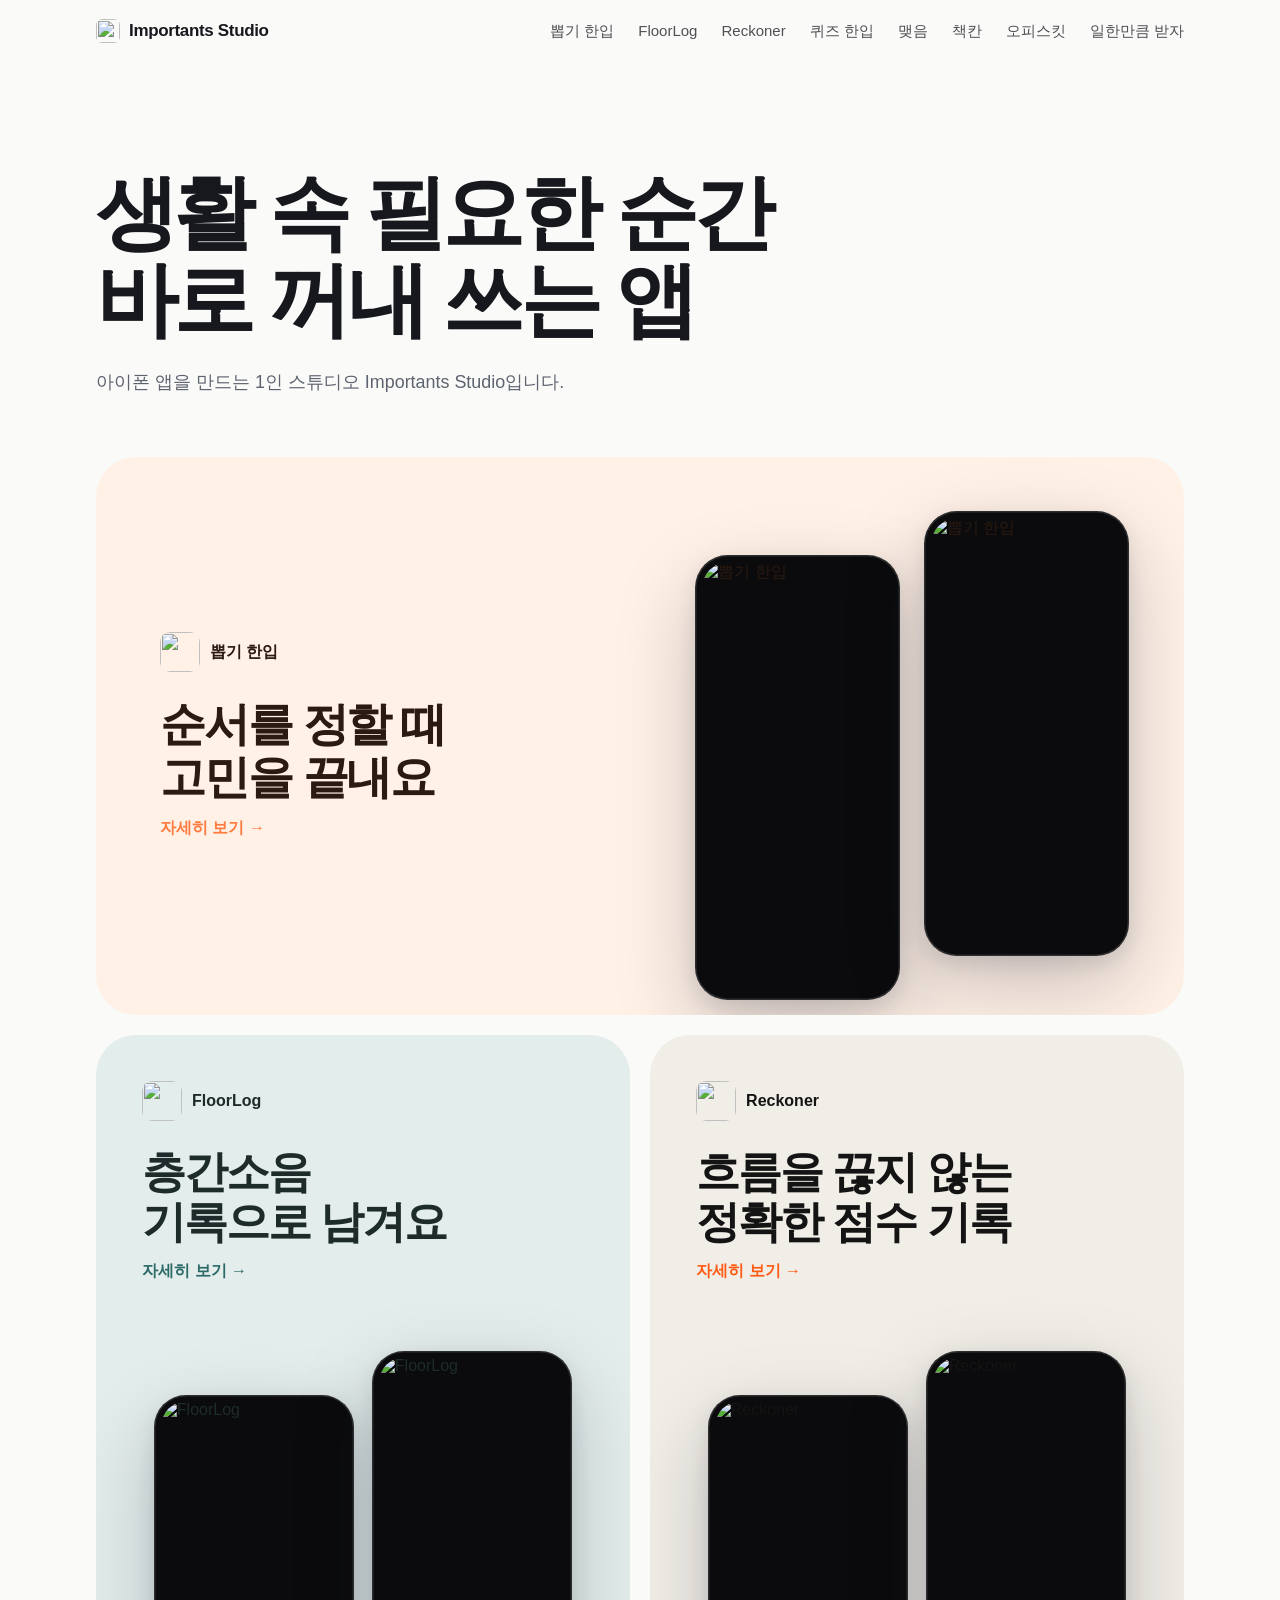
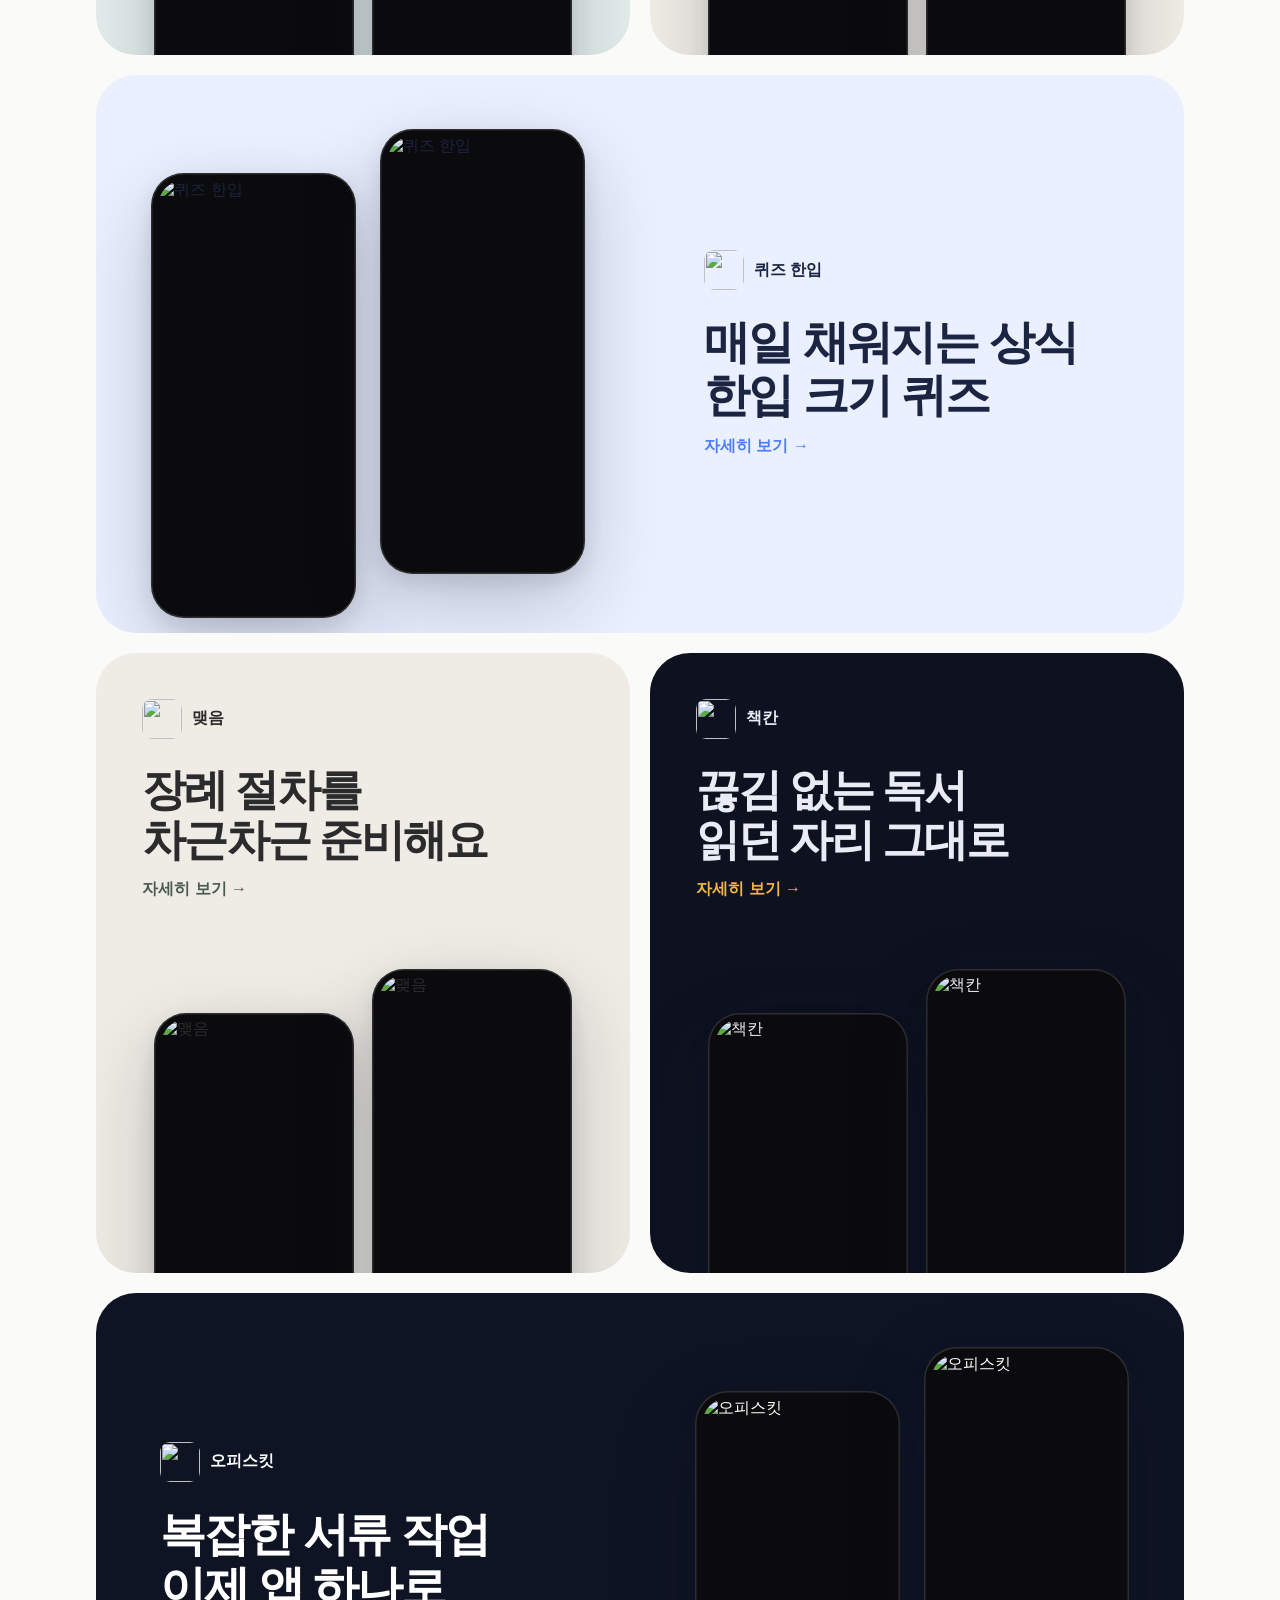
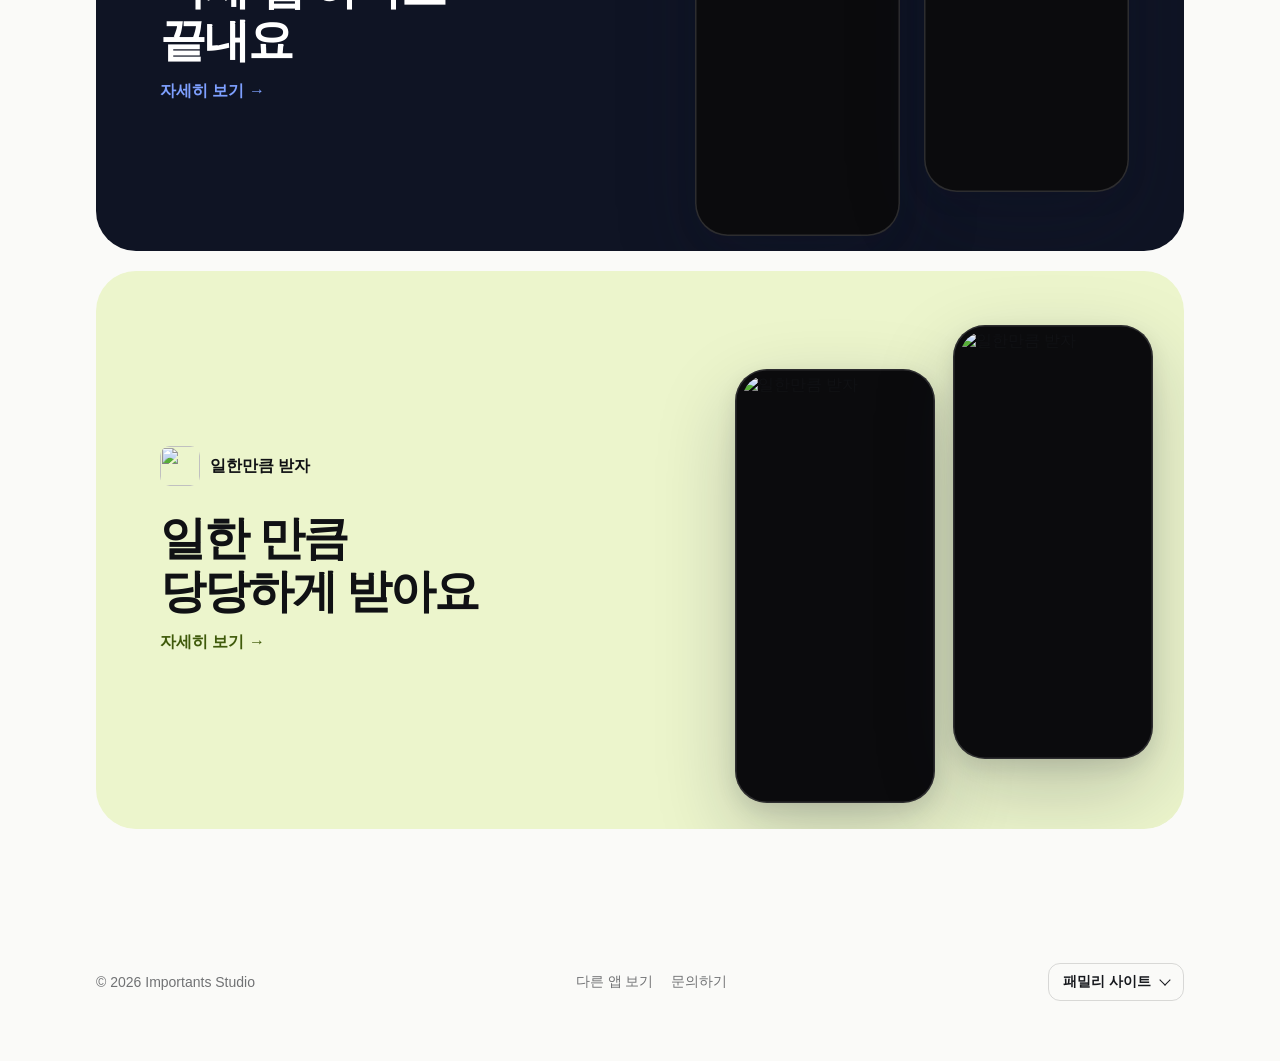
==== commit 2b032018: "되돌림: d36d483에 섞여 들어간 다른 세션의 책칸 작업(build.py·메인 책칸 카드)을 빼고 휴대폰 카드 왼쪽 정렬만 남김 책칸 카드 그림(s1_library.webp 등" ====
--- a/docs/index.html
+++ b/docs/index.html
@@ -35,8 +35,8 @@
 <div class="ph"><div class="phone " style=""><img src="/floorlog/record.webp" alt="FloorLog" loading="lazy"></div><div class="phone " style=""><img src="/floorlog/pattern.webp" alt="FloorLog" loading="lazy"></div></div></a><a class="card c2 k-reckoner r" href="/reckoner/" style="--bg:#F1EEE7;--fg:#141414;--ac:#FF5B14"><div class="tx"><span class="nm"><img src="/reckoner/icon.png" alt="">Reckoner</span><h2>흐름을 끊지 않는<br>정확한 점수 기록</h2><span class="go">자세히 보기 →</span></div>
 <div class="ph"><div class="phone " style=""><img src="/reckoner/picker.webp" alt="Reckoner" loading="lazy"></div><div class="phone " style=""><img src="/reckoner/live.webp" alt="Reckoner" loading="lazy"></div></div></a><a class="card c3 k-quiz-bite r" href="/quiz-bite/" style="--bg:#EAF0FF;--fg:#1B2440;--ac:#4F7CFF"><div class="tx"><span class="nm"><img src="/quiz-bite/icon.png" alt="">퀴즈 한입</span><h2>매일 채워지는 상식<br>한입 크기 퀴즈</h2><span class="go">자세히 보기 →</span></div>
 <div class="ph"><div class="phone " style=""><img src="/quiz-bite/home.webp" alt="퀴즈 한입" loading="lazy"></div><div class="phone " style=""><img src="/quiz-bite/map.webp" alt="퀴즈 한입" loading="lazy"></div></div></a><a class="card c4 k-maejeum r" href="/maejeum/" style="--bg:#EFECE5;--fg:#2B2B2D;--ac:#4A5C52"><div class="tx"><span class="nm"><img src="/maejeum/icon.png" alt="">맺음</span><h2 style="font-family:'Nanum Myeongjo',serif">장례 절차를<br>차근차근 준비해요</h2><span class="go">자세히 보기 →</span></div>
-<div class="ph"><div class="phone " style=""><img src="/maejeum/funeral.webp" alt="맺음" loading="lazy"></div><div class="phone " style=""><img src="/maejeum/obit_app.webp" alt="맺음" loading="lazy"></div></div></a><a class="card c5 k-chaekkan r" href="/chaekkan/" style="--bg:#0E1220;--fg:#E9ECF5;--ac:#F5B544"><div class="tx"><span class="nm"><img src="/chaekkan/icon.png" alt="">책칸</span><h2 style="font-family:'Nanum Myeongjo',serif">TXT와 만화<br>한 책장 뷰어</h2><span class="go">자세히 보기 →</span></div>
-<div class="ph"><div class="phone " style=""><img src="/chaekkan/s1_library.webp" alt="책칸" loading="lazy"></div><div class="phone " style=""><img src="/chaekkan/s2_reader.webp" alt="책칸" loading="lazy"></div></div></a><a class="card c6 k-officekit r" href="/officekit/" style="--bg:#0F1424;--fg:#FFFFFF;--ac:#7EA0FF"><div class="tx"><span class="nm"><img src="/officekit/icon.png" alt="">오피스킷</span><h2>복잡한 서류 작업<br>이제 앱 하나로 끝내요</h2><span class="go">자세히 보기 →</span></div>
+<div class="ph"><div class="phone " style=""><img src="/maejeum/funeral.webp" alt="맺음" loading="lazy"></div><div class="phone " style=""><img src="/maejeum/obit_app.webp" alt="맺음" loading="lazy"></div></div></a><a class="card c5 k-chaekkan r" href="/chaekkan/" style="--bg:#0E1220;--fg:#E9ECF5;--ac:#F5B544"><div class="tx"><span class="nm"><img src="/chaekkan/icon.png" alt="">책칸</span><h2 style="font-family:'Nanum Myeongjo',serif">끊김 없는 독서<br>읽던 자리 그대로</h2><span class="go">자세히 보기 →</span></div>
+<div class="ph"><div class="phone " style=""><img src="/chaekkan/library.webp" alt="책칸" loading="lazy"></div><div class="phone " style=""><img src="/chaekkan/reader.webp" alt="책칸" loading="lazy"></div></div></a><a class="card c6 k-officekit r" href="/officekit/" style="--bg:#0F1424;--fg:#FFFFFF;--ac:#7EA0FF"><div class="tx"><span class="nm"><img src="/officekit/icon.png" alt="">오피스킷</span><h2>복잡한 서류 작업<br>이제 앱 하나로 끝내요</h2><span class="go">자세히 보기 →</span></div>
 <div class="ph"><div class="phone " style=""><img src="/officekit/library.webp" alt="오피스킷" loading="lazy"></div><div class="phone " style=""><img src="/officekit/home.webp" alt="오피스킷" loading="lazy"></div></div></a><a class="card c7 cw k-fairlypaid r" href="/fairlypaid/" style="--bg:#ECF5CC;--fg:#101114;--ac:#3F5A0A"><div class="tx"><span class="nm"><img src="/fairlypaid/icon.png" alt="">일한만큼 받자</span><h2>일한 만큼<br>당당하게 받아요</h2><span class="go">자세히 보기 →</span></div>
 <div class="ph"><div class="phone " style=""><img src="/fairlypaid/home.webp" alt="일한만큼 받자" loading="lazy"></div><div class="phone " style=""><img src="/fairlypaid/clock.webp" alt="일한만큼 받자" loading="lazy"></div></div></a></div>
 <footer><div class="in"><span>© 2026 <a href="https://importants-studio.com/">Importants Studio</a></span><div class="links"><a href="/">다른 앱 보기</a><a href="https://importants-studio.com/contact/">문의하기</a></div><details class="fam"><summary>패밀리 사이트</summary><ul><li><a href="https://importants-studio.com/">홈페이지</a></li><li><a href="https://apps.importants-studio.com/" aria-current="page">앱 소개</a></li><li><a href="https://importants-studio.com/tools/">웹 도구</a></li><li><a href="https://importants-studio.com/blog/">블로그</a></li><li><a href="https://importants-studio.com/blogs/">정보 아카이브</a></li></ul></details></div></footer>
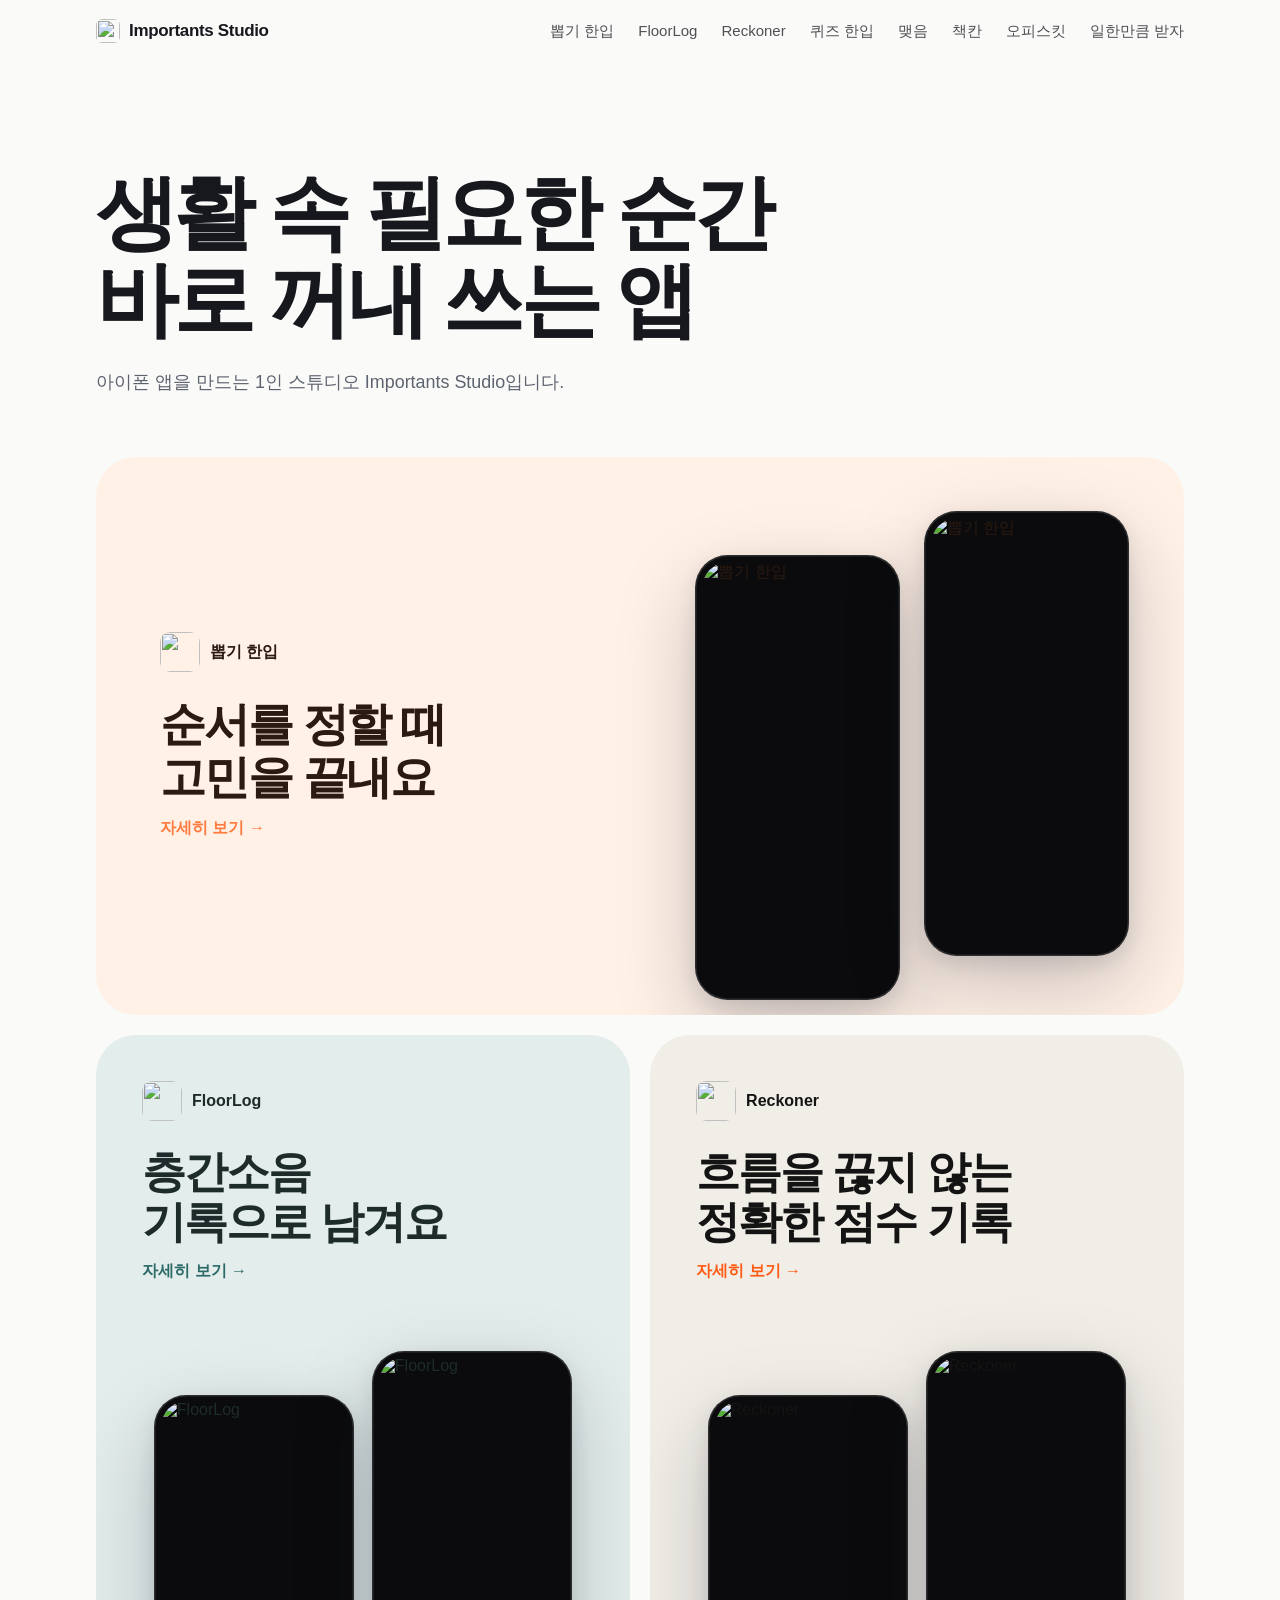
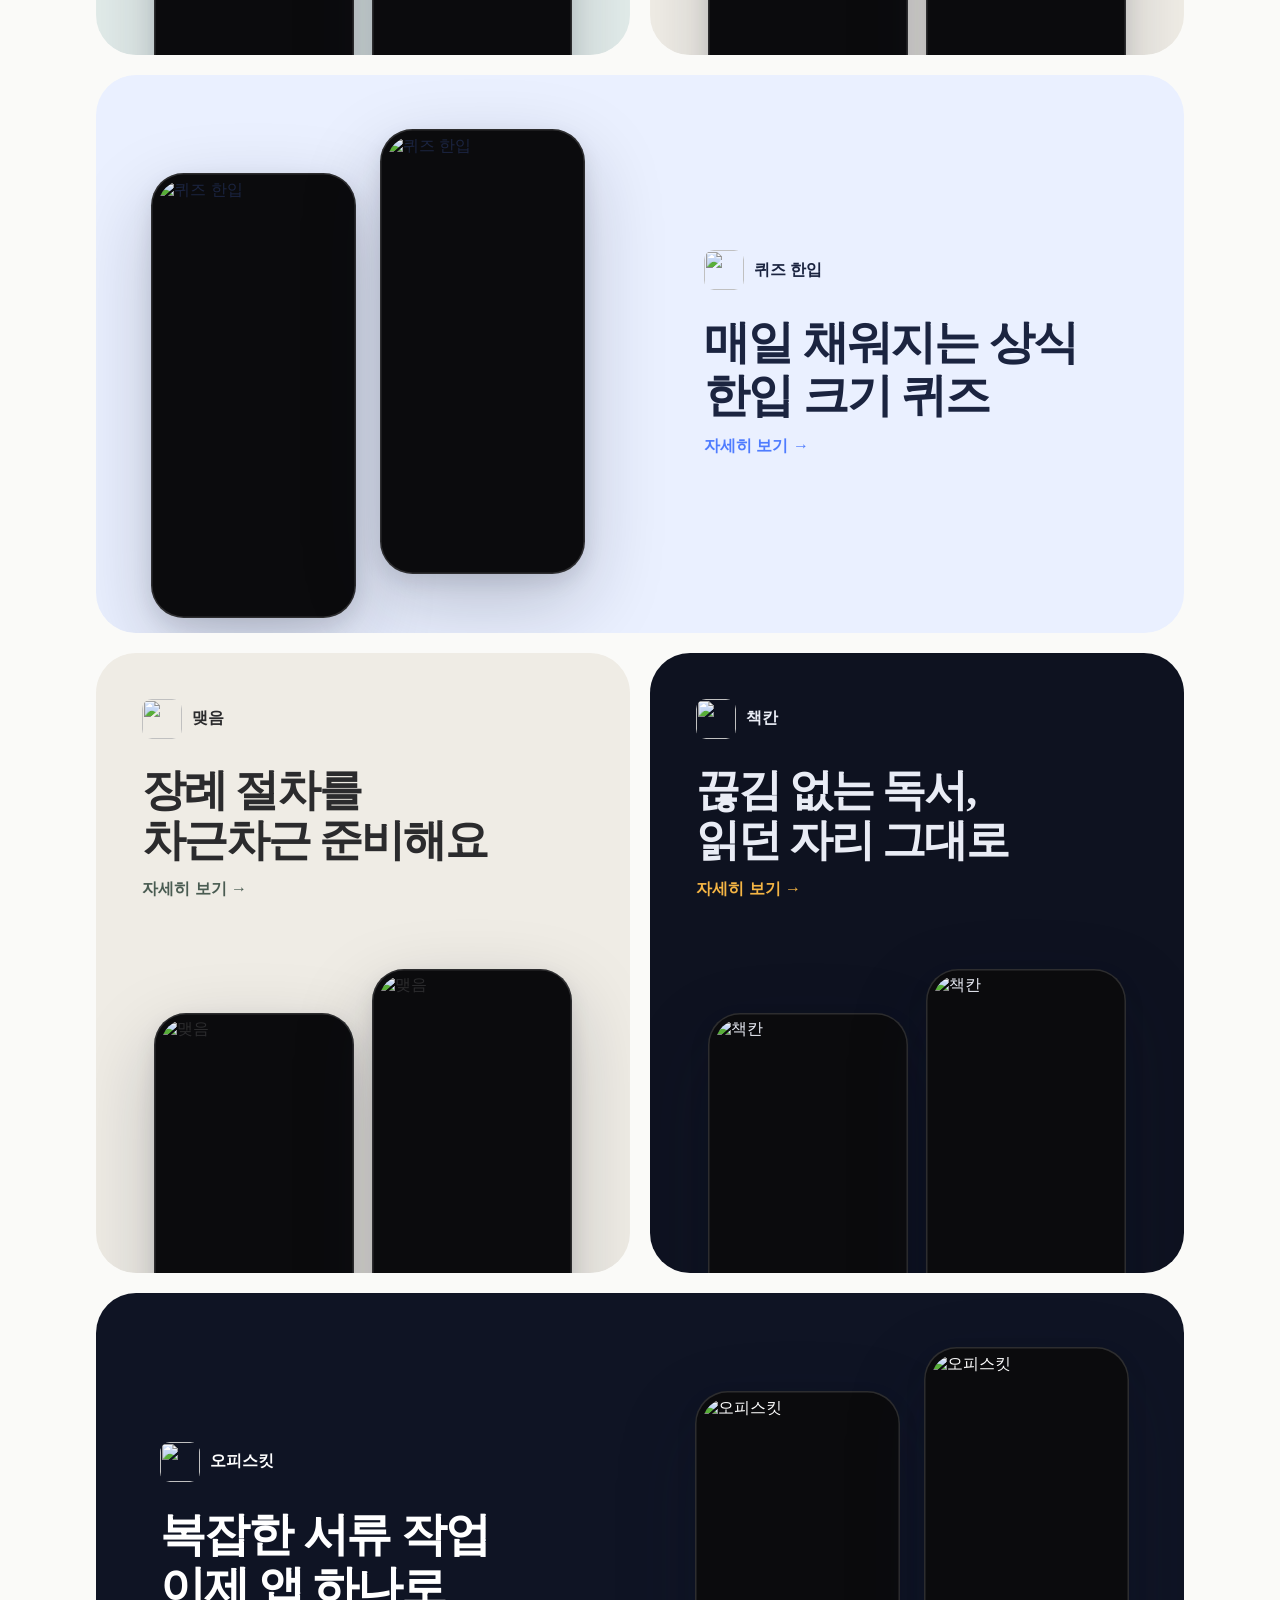
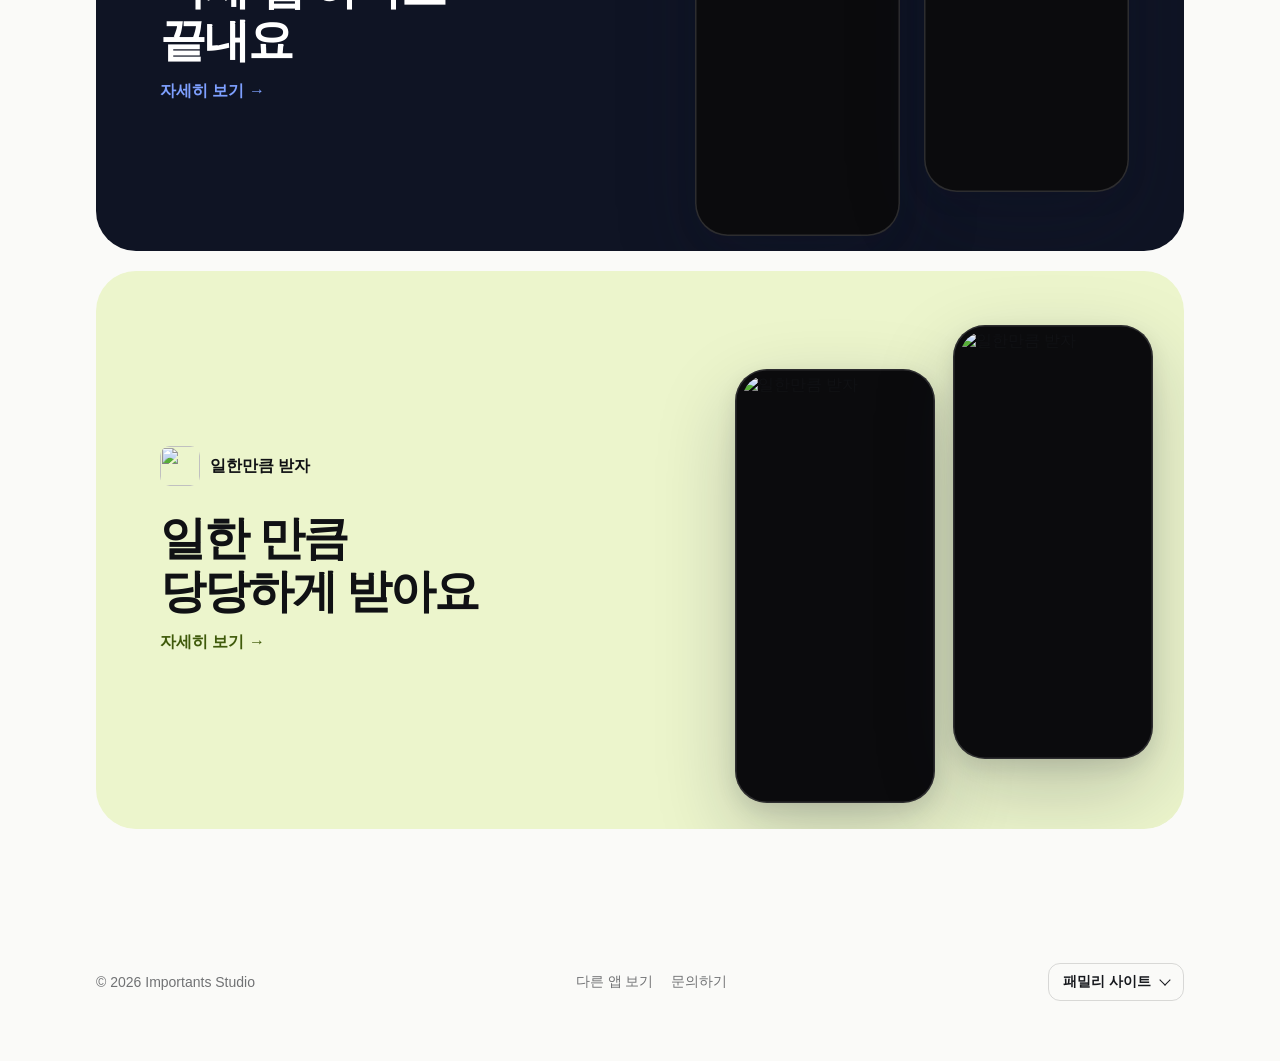
==== commit 84f8f606: "책칸 소개 페이지 1.1: 스토어 스크린샷과 같은 문구·화면, 이어 읽기·번역·형광펜·PDF·음량 버튼 구간, 자주 묻는 질문 4개 - 문구: 사장님 확정본(끊김 없는 독서, 읽던" ====
--- a/docs/index.html
+++ b/docs/index.html
@@ -35,8 +35,8 @@
 <div class="ph"><div class="phone " style=""><img src="/floorlog/record.webp" alt="FloorLog" loading="lazy"></div><div class="phone " style=""><img src="/floorlog/pattern.webp" alt="FloorLog" loading="lazy"></div></div></a><a class="card c2 k-reckoner r" href="/reckoner/" style="--bg:#F1EEE7;--fg:#141414;--ac:#FF5B14"><div class="tx"><span class="nm"><img src="/reckoner/icon.png" alt="">Reckoner</span><h2>흐름을 끊지 않는<br>정확한 점수 기록</h2><span class="go">자세히 보기 →</span></div>
 <div class="ph"><div class="phone " style=""><img src="/reckoner/picker.webp" alt="Reckoner" loading="lazy"></div><div class="phone " style=""><img src="/reckoner/live.webp" alt="Reckoner" loading="lazy"></div></div></a><a class="card c3 k-quiz-bite r" href="/quiz-bite/" style="--bg:#EAF0FF;--fg:#1B2440;--ac:#4F7CFF"><div class="tx"><span class="nm"><img src="/quiz-bite/icon.png" alt="">퀴즈 한입</span><h2>매일 채워지는 상식<br>한입 크기 퀴즈</h2><span class="go">자세히 보기 →</span></div>
 <div class="ph"><div class="phone " style=""><img src="/quiz-bite/home.webp" alt="퀴즈 한입" loading="lazy"></div><div class="phone " style=""><img src="/quiz-bite/map.webp" alt="퀴즈 한입" loading="lazy"></div></div></a><a class="card c4 k-maejeum r" href="/maejeum/" style="--bg:#EFECE5;--fg:#2B2B2D;--ac:#4A5C52"><div class="tx"><span class="nm"><img src="/maejeum/icon.png" alt="">맺음</span><h2 style="font-family:'Nanum Myeongjo',serif">장례 절차를<br>차근차근 준비해요</h2><span class="go">자세히 보기 →</span></div>
-<div class="ph"><div class="phone " style=""><img src="/maejeum/funeral.webp" alt="맺음" loading="lazy"></div><div class="phone " style=""><img src="/maejeum/obit_app.webp" alt="맺음" loading="lazy"></div></div></a><a class="card c5 k-chaekkan r" href="/chaekkan/" style="--bg:#0E1220;--fg:#E9ECF5;--ac:#F5B544"><div class="tx"><span class="nm"><img src="/chaekkan/icon.png" alt="">책칸</span><h2 style="font-family:'Nanum Myeongjo',serif">끊김 없는 독서<br>읽던 자리 그대로</h2><span class="go">자세히 보기 →</span></div>
-<div class="ph"><div class="phone " style=""><img src="/chaekkan/library.webp" alt="책칸" loading="lazy"></div><div class="phone " style=""><img src="/chaekkan/reader.webp" alt="책칸" loading="lazy"></div></div></a><a class="card c6 k-officekit r" href="/officekit/" style="--bg:#0F1424;--fg:#FFFFFF;--ac:#7EA0FF"><div class="tx"><span class="nm"><img src="/officekit/icon.png" alt="">오피스킷</span><h2>복잡한 서류 작업<br>이제 앱 하나로 끝내요</h2><span class="go">자세히 보기 →</span></div>
+<div class="ph"><div class="phone " style=""><img src="/maejeum/funeral.webp" alt="맺음" loading="lazy"></div><div class="phone " style=""><img src="/maejeum/obit_app.webp" alt="맺음" loading="lazy"></div></div></a><a class="card c5 k-chaekkan r" href="/chaekkan/" style="--bg:#0E1220;--fg:#E9ECF5;--ac:#F5B544"><div class="tx"><span class="nm"><img src="/chaekkan/icon.png" alt="">책칸</span><h2 style="font-family:'Nanum Myeongjo',serif">끊김 없는 독서,<br>읽던 자리 그대로</h2><span class="go">자세히 보기 →</span></div>
+<div class="ph"><div class="phone " style=""><img src="/chaekkan/s1_library.webp" alt="책칸" loading="lazy"></div><div class="phone " style=""><img src="/chaekkan/s2_reader.webp" alt="책칸" loading="lazy"></div></div></a><a class="card c6 k-officekit r" href="/officekit/" style="--bg:#0F1424;--fg:#FFFFFF;--ac:#7EA0FF"><div class="tx"><span class="nm"><img src="/officekit/icon.png" alt="">오피스킷</span><h2>복잡한 서류 작업<br>이제 앱 하나로 끝내요</h2><span class="go">자세히 보기 →</span></div>
 <div class="ph"><div class="phone " style=""><img src="/officekit/library.webp" alt="오피스킷" loading="lazy"></div><div class="phone " style=""><img src="/officekit/home.webp" alt="오피스킷" loading="lazy"></div></div></a><a class="card c7 cw k-fairlypaid r" href="/fairlypaid/" style="--bg:#ECF5CC;--fg:#101114;--ac:#3F5A0A"><div class="tx"><span class="nm"><img src="/fairlypaid/icon.png" alt="">일한만큼 받자</span><h2>일한 만큼<br>당당하게 받아요</h2><span class="go">자세히 보기 →</span></div>
 <div class="ph"><div class="phone " style=""><img src="/fairlypaid/home.webp" alt="일한만큼 받자" loading="lazy"></div><div class="phone " style=""><img src="/fairlypaid/clock.webp" alt="일한만큼 받자" loading="lazy"></div></div></a></div>
 <footer><div class="in"><span>© 2026 <a href="https://importants-studio.com/">Importants Studio</a></span><div class="links"><a href="/">다른 앱 보기</a><a href="https://importants-studio.com/contact/">문의하기</a></div><details class="fam"><summary>패밀리 사이트</summary><ul><li><a href="https://importants-studio.com/">홈페이지</a></li><li><a href="https://apps.importants-studio.com/" aria-current="page">앱 소개</a></li><li><a href="https://importants-studio.com/tools/">웹 도구</a></li><li><a href="https://importants-studio.com/blog/">블로그</a></li><li><a href="https://importants-studio.com/blogs/">정보 아카이브</a></li></ul></details></div></footer>
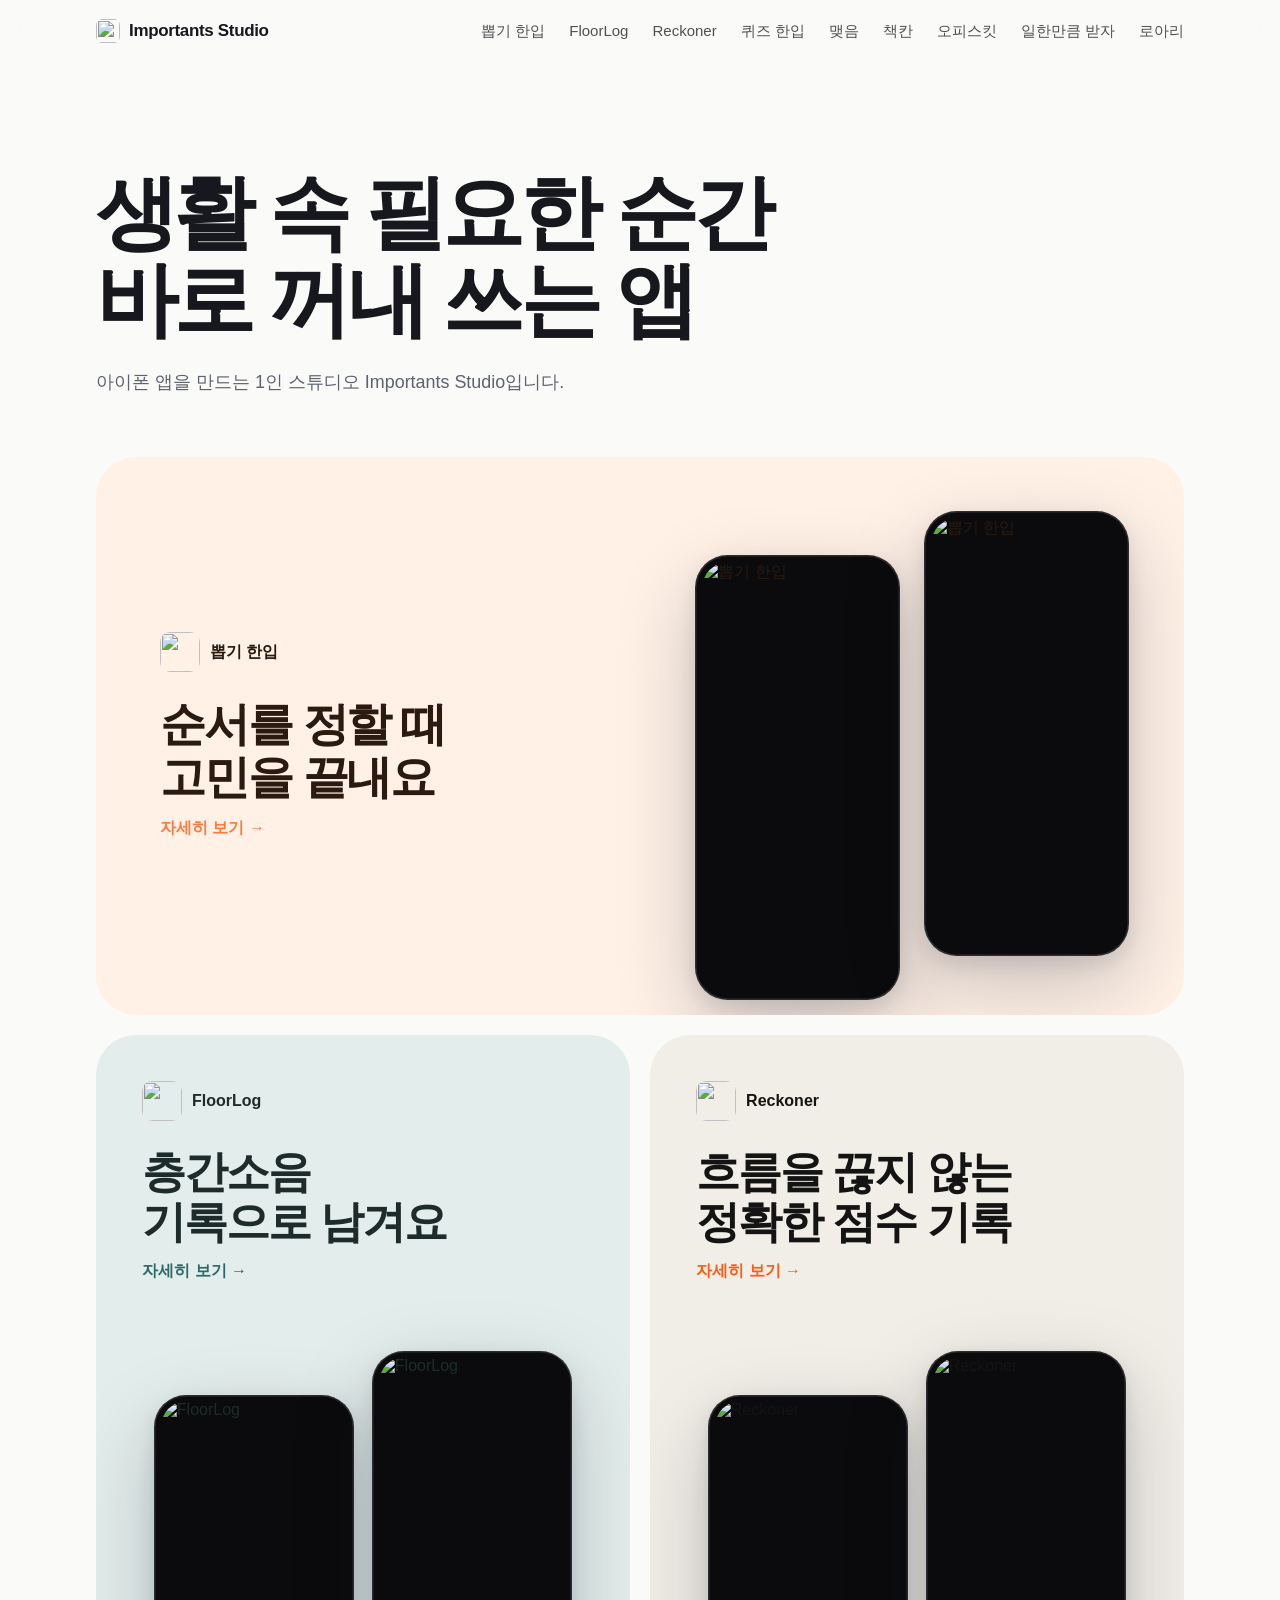
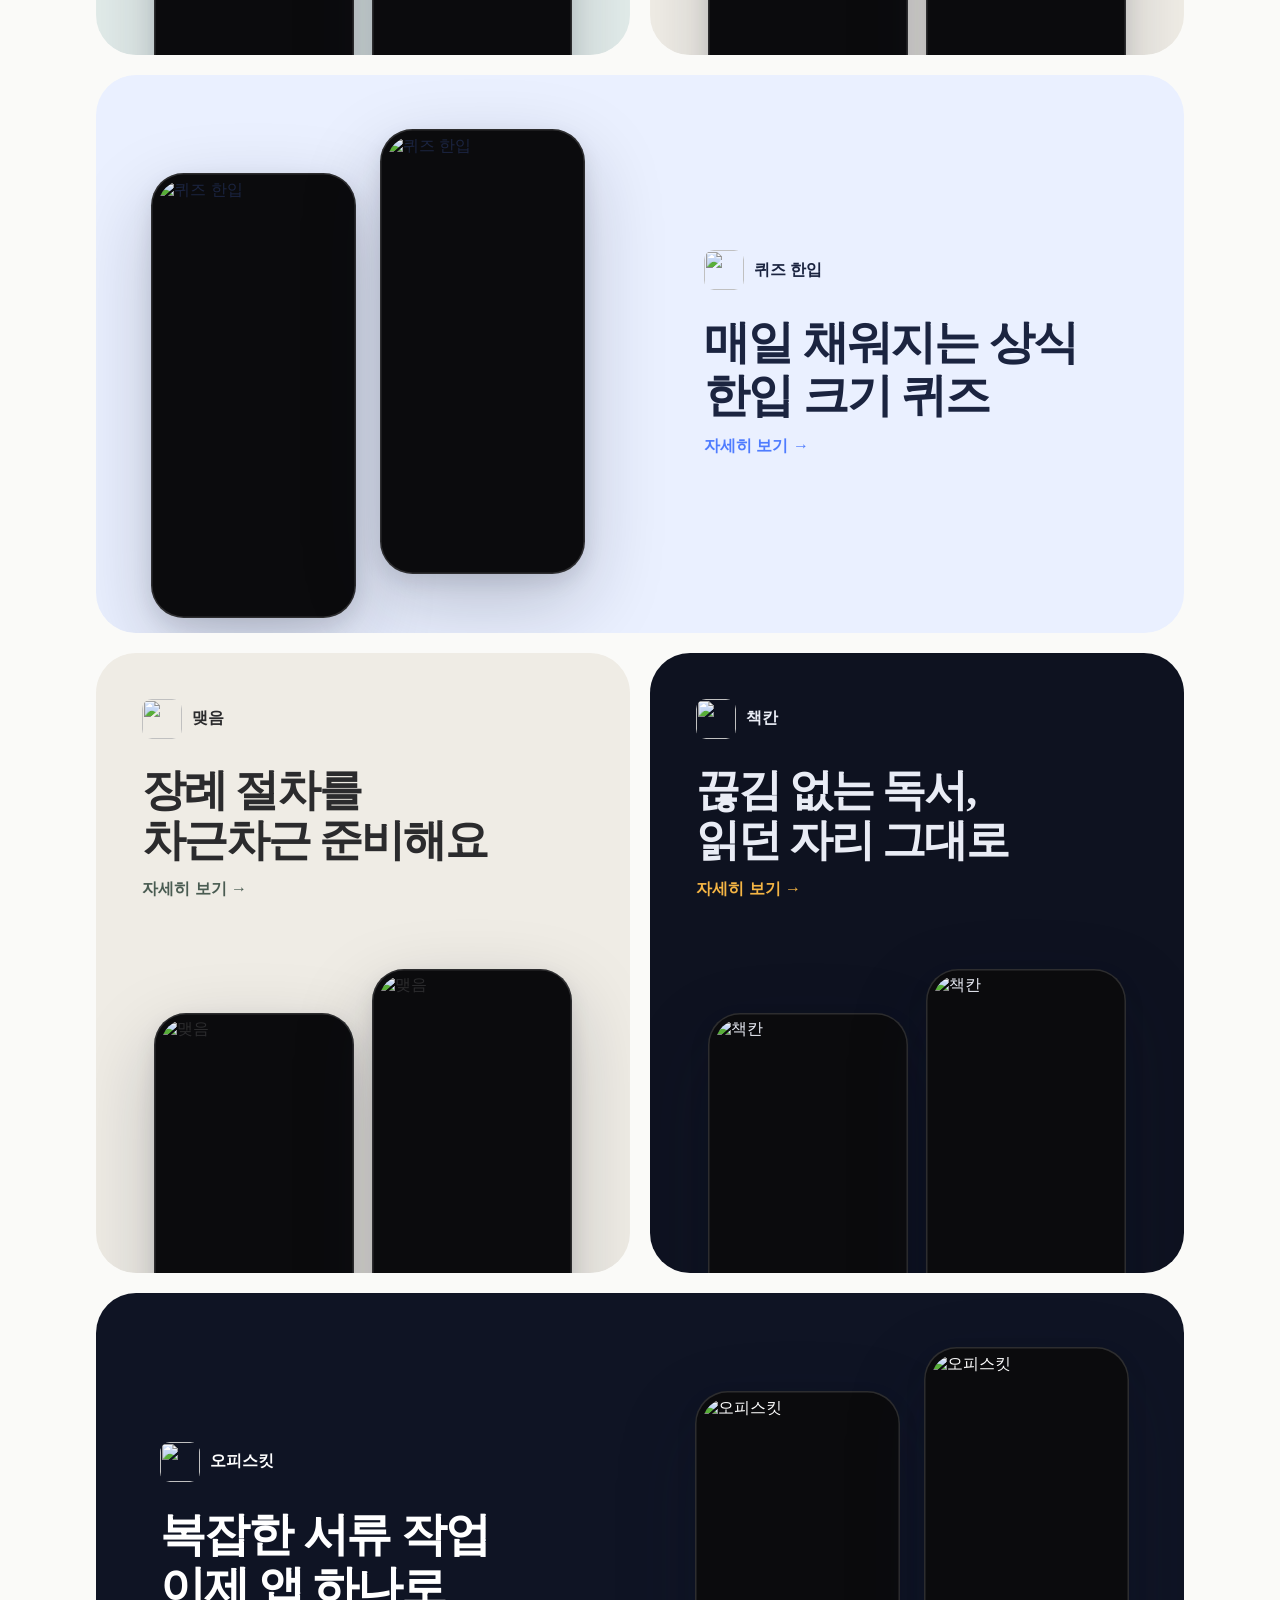
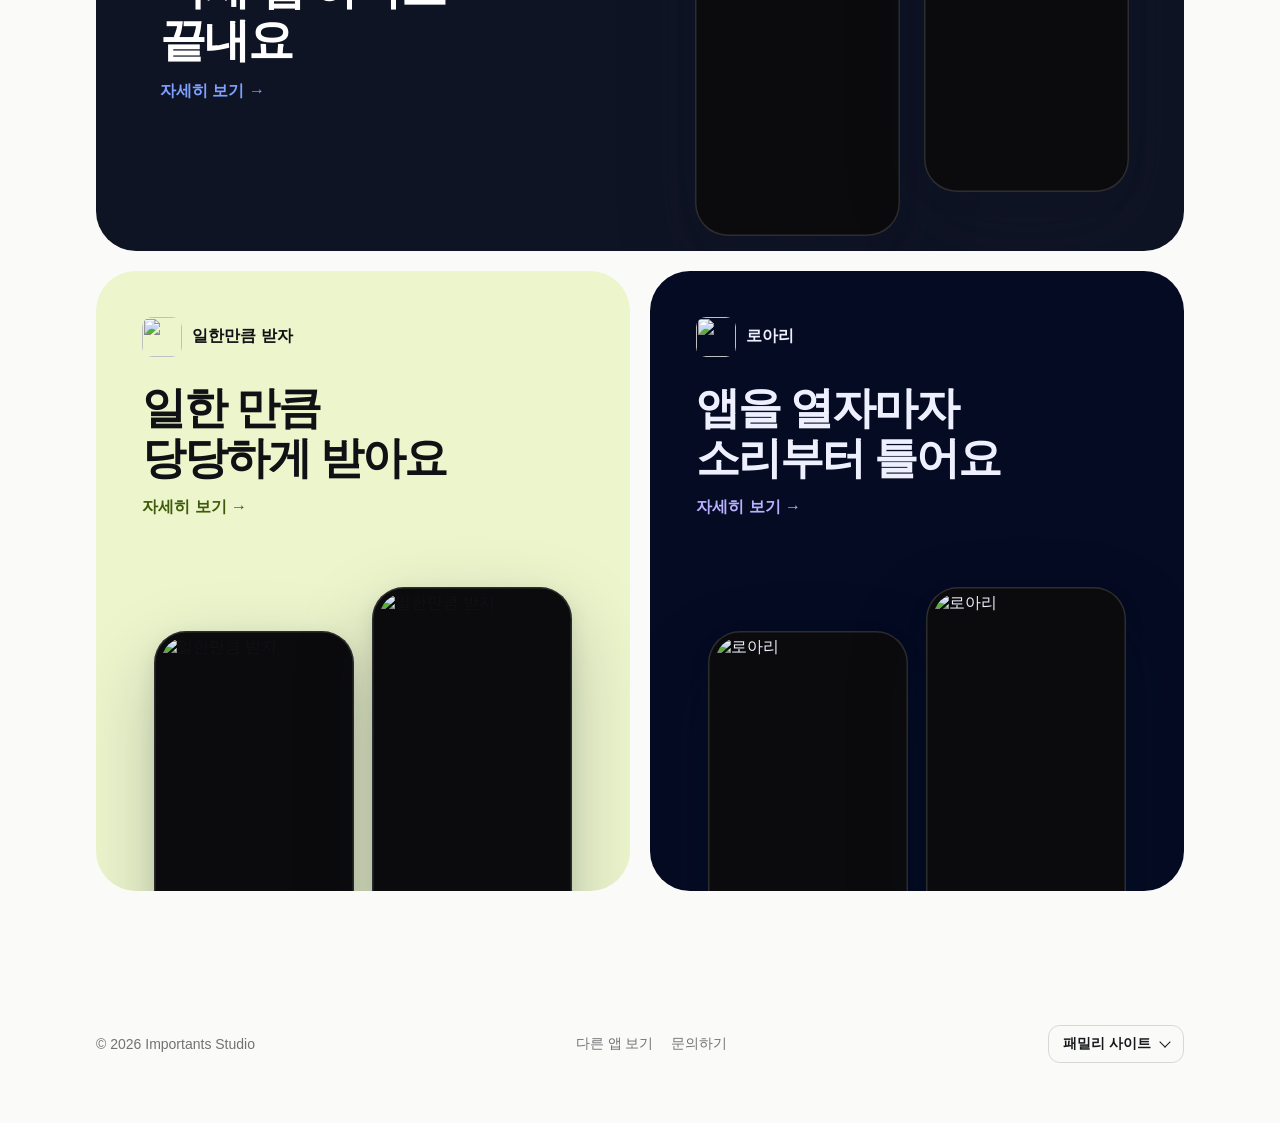
==== commit 26ecd045: "로아리 소개 페이지: 스토어 스크린샷과 같은 문장·화면, 첫 화면 모빌 영상, 구간마다 움직임(소리 이름·울음 감지·44dB·검은 화면·섞기·요일·도구 체크·달·별). config" ====
--- a/docs/index.html
+++ b/docs/index.html
@@ -1,13 +1,13 @@
 <!doctype html><html lang="ko"><head><meta charset="utf-8"><meta name="viewport" content="width=device-width,initial-scale=1">
-<title>Importants Studio - 뽑기 한입 · FloorLog · Reckoner · 퀴즈 한입 · 맺음 · 책칸 · 오피스킷 · 일한만큼 받자</title><meta name="description" content="아이폰 앱을 만드는 1인 스튜디오 Importants Studio입니다. Lucky Bite - 사다리타기·돌림판·제비뽑기 · FloorLog - 층간소음 기록 · Reckoner - 점수 카운터 · Quiz Bite - 상식, 넌센스 퀴즈 풀이 앱 · 맺음 - 부고 문자 및 부의금 정리 · 책칸 - txt 소설·만화 뷰어 · 오피스킷 - 문서 스캔·사진·PDF 용량 줄이기 · 일한만큼 받자 - 알바비 계산기·주휴수당"><link rel="canonical" href="https://apps.importants-studio.com/"><meta name="robots" content="index,follow,max-image-preview:large">
+<title>Importants Studio - 뽑기 한입 · FloorLog · Reckoner · 퀴즈 한입 · 맺음 · 책칸 · 오피스킷 · 일한만큼 받자 · 로아리</title><meta name="description" content="아이폰 앱을 만드는 1인 스튜디오 Importants Studio입니다. Lucky Bite - 사다리타기·돌림판·제비뽑기 · FloorLog - 층간소음 기록 · Reckoner - 점수 카운터 · Quiz Bite - 상식, 넌센스 퀴즈 풀이 앱 · 맺음 - 부고 문자 및 부의금 정리 · 책칸 - txt 소설·만화 뷰어 · 오피스킷 - 문서 스캔·사진·PDF 용량 줄이기 · 일한만큼 받자 - 알바비 계산기·주휴수당 · 로아리 - 아기 백색소음"><link rel="canonical" href="https://apps.importants-studio.com/"><meta name="robots" content="index,follow,max-image-preview:large">
 <link rel="icon" href="/favicon.png" sizes="192x192"><link rel="icon" href="/favicon.ico" sizes="any"><link rel="apple-touch-icon" href="/apple-touch-icon.png"><link rel="alternate" type="application/rss+xml" title="Importants Studio" href="https://apps.importants-studio.com/rss.xml">
 <meta name="google-site-verification" content="koOMRo2JDy2tYC3209-hGt-GuuK_Lr7ivLuVERYfKBc">
 <meta name="naver-site-verification" content="a9b602e1286b3ce70b0e9754a7afbd7effcd1ab8">
-<meta property="og:type" content="website"><meta property="og:locale" content="ko_KR"><meta property="og:site_name" content="Importants Studio"><meta property="og:title" content="Importants Studio - 뽑기 한입 · FloorLog · Reckoner · 퀴즈 한입 · 맺음 · 책칸 · 오피스킷 · 일한만큼 받자"><meta property="og:description" content="아이폰 앱을 만드는 1인 스튜디오 Importants Studio입니다. Lucky Bite - 사다리타기·돌림판·제비뽑기 · FloorLog - 층간소음 기록 · Reckoner - 점수 카운터 · Quiz Bite - 상식, 넌센스 퀴즈 풀이 앱 · 맺음 - 부고 문자 및 부의금 정리 · 책칸 - txt 소설·만화 뷰어 · 오피스킷 - 문서 스캔·사진·PDF 용량 줄이기 · 일한만큼 받자 - 알바비 계산기·주휴수당"><meta property="og:url" content="https://apps.importants-studio.com/">
-<meta property="og:image" content="https://apps.importants-studio.com/og.png"><meta property="og:image:width" content="1200"><meta property="og:image:height" content="630"><meta name="twitter:card" content="summary_large_image"><meta name="twitter:title" content="Importants Studio - 뽑기 한입 · FloorLog · Reckoner · 퀴즈 한입 · 맺음 · 책칸 · 오피스킷 · 일한만큼 받자"><meta name="twitter:description" content="아이폰 앱을 만드는 1인 스튜디오 Importants Studio입니다. Lucky Bite - 사다리타기·돌림판·제비뽑기 · FloorLog - 층간소음 기록 · Reckoner - 점수 카운터 · Quiz Bite - 상식, 넌센스 퀴즈 풀이 앱 · 맺음 - 부고 문자 및 부의금 정리 · 책칸 - txt 소설·만화 뷰어 · 오피스킷 - 문서 스캔·사진·PDF 용량 줄이기 · 일한만큼 받자 - 알바비 계산기·주휴수당"><meta name="twitter:image" content="https://apps.importants-studio.com/og.png">
+<meta property="og:type" content="website"><meta property="og:locale" content="ko_KR"><meta property="og:site_name" content="Importants Studio"><meta property="og:title" content="Importants Studio - 뽑기 한입 · FloorLog · Reckoner · 퀴즈 한입 · 맺음 · 책칸 · 오피스킷 · 일한만큼 받자 · 로아리"><meta property="og:description" content="아이폰 앱을 만드는 1인 스튜디오 Importants Studio입니다. Lucky Bite - 사다리타기·돌림판·제비뽑기 · FloorLog - 층간소음 기록 · Reckoner - 점수 카운터 · Quiz Bite - 상식, 넌센스 퀴즈 풀이 앱 · 맺음 - 부고 문자 및 부의금 정리 · 책칸 - txt 소설·만화 뷰어 · 오피스킷 - 문서 스캔·사진·PDF 용량 줄이기 · 일한만큼 받자 - 알바비 계산기·주휴수당 · 로아리 - 아기 백색소음"><meta property="og:url" content="https://apps.importants-studio.com/">
+<meta property="og:image" content="https://apps.importants-studio.com/og.png"><meta property="og:image:width" content="1200"><meta property="og:image:height" content="630"><meta name="twitter:card" content="summary_large_image"><meta name="twitter:title" content="Importants Studio - 뽑기 한입 · FloorLog · Reckoner · 퀴즈 한입 · 맺음 · 책칸 · 오피스킷 · 일한만큼 받자 · 로아리"><meta name="twitter:description" content="아이폰 앱을 만드는 1인 스튜디오 Importants Studio입니다. Lucky Bite - 사다리타기·돌림판·제비뽑기 · FloorLog - 층간소음 기록 · Reckoner - 점수 카운터 · Quiz Bite - 상식, 넌센스 퀴즈 풀이 앱 · 맺음 - 부고 문자 및 부의금 정리 · 책칸 - txt 소설·만화 뷰어 · 오피스킷 - 문서 스캔·사진·PDF 용량 줄이기 · 일한만큼 받자 - 알바비 계산기·주휴수당 · 로아리 - 아기 백색소음"><meta name="twitter:image" content="https://apps.importants-studio.com/og.png">
 <script type="application/ld+json">{"@context": "https://schema.org", "@type": "Organization", "name": "Importants Studio", "url": "https://apps.importants-studio.com/", "logo": "https://apps.importants-studio.com/favicon.png", "email": "contact@importants-studio.com"}</script>
 <script type="application/ld+json">{"@context": "https://schema.org", "@type": "WebSite", "name": "Importants Studio", "url": "https://apps.importants-studio.com/", "inLanguage": "ko"}</script>
-<script type="application/ld+json">{"@context": "https://schema.org", "@type": "ItemList", "itemListElement": [{"@type": "ListItem", "position": 1, "url": "https://apps.importants-studio.com/lucky-bite/", "name": "Lucky Bite - 사다리타기·돌림판·제비뽑기"}, {"@type": "ListItem", "position": 2, "url": "https://apps.importants-studio.com/floorlog/", "name": "FloorLog - 층간소음 기록"}, {"@type": "ListItem", "position": 3, "url": "https://apps.importants-studio.com/reckoner/", "name": "Reckoner - 점수 카운터"}, {"@type": "ListItem", "position": 4, "url": "https://apps.importants-studio.com/quiz-bite/", "name": "Quiz Bite - 상식, 넌센스 퀴즈 풀이 앱"}, {"@type": "ListItem", "position": 5, "url": "https://apps.importants-studio.com/maejeum/", "name": "맺음 - 부고 문자 및 부의금 정리"}, {"@type": "ListItem", "position": 6, "url": "https://apps.importants-studio.com/chaekkan/", "name": "책칸 - txt 소설·만화 뷰어"}, {"@type": "ListItem", "position": 7, "url": "https://apps.importants-studio.com/officekit/", "name": "오피스킷 - 문서 스캔·사진·PDF 용량 줄이기"}, {"@type": "ListItem", "position": 8, "url": "https://apps.importants-studio.com/fairlypaid/", "name": "일한만큼 받자 - 알바비 계산기·주휴수당"}]}</script>
+<script type="application/ld+json">{"@context": "https://schema.org", "@type": "ItemList", "itemListElement": [{"@type": "ListItem", "position": 1, "url": "https://apps.importants-studio.com/lucky-bite/", "name": "Lucky Bite - 사다리타기·돌림판·제비뽑기"}, {"@type": "ListItem", "position": 2, "url": "https://apps.importants-studio.com/floorlog/", "name": "FloorLog - 층간소음 기록"}, {"@type": "ListItem", "position": 3, "url": "https://apps.importants-studio.com/reckoner/", "name": "Reckoner - 점수 카운터"}, {"@type": "ListItem", "position": 4, "url": "https://apps.importants-studio.com/quiz-bite/", "name": "Quiz Bite - 상식, 넌센스 퀴즈 풀이 앱"}, {"@type": "ListItem", "position": 5, "url": "https://apps.importants-studio.com/maejeum/", "name": "맺음 - 부고 문자 및 부의금 정리"}, {"@type": "ListItem", "position": 6, "url": "https://apps.importants-studio.com/chaekkan/", "name": "책칸 - txt 소설·만화 뷰어"}, {"@type": "ListItem", "position": 7, "url": "https://apps.importants-studio.com/officekit/", "name": "오피스킷 - 문서 스캔·사진·PDF 용량 줄이기"}, {"@type": "ListItem", "position": 8, "url": "https://apps.importants-studio.com/fairlypaid/", "name": "일한만큼 받자 - 알바비 계산기·주휴수당"}, {"@type": "ListItem", "position": 9, "url": "https://apps.importants-studio.com/loary/", "name": "로아리 - 아기 백색소음"}]}</script>
 <script async src="https://www.googletagmanager.com/gtag/js?id=G-YR3RMTS5JD"></script><script>window.dataLayer=window.dataLayer||[];function gtag(){dataLayer.push(arguments)}gtag("js",new Date());gtag("config","G-YR3RMTS5JD");</script><style>*{box-sizing:border-box}html{scroll-behavior:smooth}body{margin:0;-webkit-font-smoothing:antialiased;word-break:keep-all;overflow-x:hidden}
 a{color:inherit;text-decoration:none}img{display:block;max-width:100%}.in{max-width:1200px;margin:0 auto;padding:0 clamp(20px,5vw,56px)}
 nav{position:sticky;top:0;z-index:30;backdrop-filter:saturate(180%) blur(18px);-webkit-backdrop-filter:saturate(180%) blur(18px)}
@@ -29,7 +29,7 @@
 .k-lucky-bite .ph .phone{transition:transform .55s cubic-bezier(.34,1.7,.5,1)}.k-lucky-bite:hover .ph .phone:first-child{transform:rotate(-9deg) translateY(-12px)}.k-lucky-bite:hover .ph .phone:last-child{transform:rotate(7deg) translateY(-20px)}.k-quiz-bite .ph .phone{transition:transform .35s cubic-bezier(.3,1.4,.5,1)}.k-quiz-bite .ph .phone:last-child{transition-delay:.12s}.k-quiz-bite:hover .ph .phone{transform:translateY(-26px)}.k-officekit .ph .phone{transition:transform .5s cubic-bezier(.2,.8,.2,1)}.k-officekit .ph .phone:last-child{z-index:1}.k-officekit:hover .ph .phone:first-child{transform:translateX(42px) scale(.9)}.k-officekit:hover .ph .phone:last-child{transform:translateX(-42px) scale(.96)}.k-maejeum .ph .phone{transition:transform 1.4s cubic-bezier(.2,.6,.2,1)}.k-maejeum:hover .ph .phone{transform:translateY(-10px)}.k-maejeum:hover .ph .phone:last-child{transition-delay:.15s}.card:hover{transform:translateY(-4px)}.k-chaekkan .ph .phone{transition:transform .8s cubic-bezier(.2,.7,.2,1)}.k-chaekkan:hover .ph .phone:first-child{transform:translateY(-10px) rotate(-2deg)}.k-chaekkan:hover .ph .phone:last-child{transform:translateY(-16px) rotateY(-12deg)}.k-reckoner .ph .phone{transition:transform .22s cubic-bezier(.3,1.8,.5,1)}.k-reckoner:hover .ph .phone:first-child{transform:translateY(-14px)}.k-reckoner:hover .ph .phone:last-child{transform:translateY(-14px) scale(1.04)}.k-floorlog .ph .phone{transition:transform .9s cubic-bezier(.2,.7,.2,1)}.k-floorlog:hover .ph .phone{transform:translateY(-12px)}.k-fairlypaid .ph .phone{transition:transform .5s cubic-bezier(.34,1.56,.5,1)}.k-fairlypaid:hover .ph .phone:first-child{transform:translateY(-14px) rotate(-3deg)}.k-fairlypaid:hover .ph .phone:last-child{transform:translateY(-24px) rotate(3deg);transition-delay:.08s}.k-floorlog:hover .ph .phone:last-child{transition-delay:.25s}
 .c0,.c3,.c6,.cw{grid-column:span 2;min-height:0;height:clamp(480px,62vh,560px);flex-direction:row}.c0 .tx,.c3 .tx,.c6 .tx,.cw .tx{flex:1;padding:clamp(40px,5vw,64px);align-self:center}.c0 h2,.c3 h2,.c6 h2,.cw h2{font-size:clamp(34px,3.6vw,50px)}.c0 .ph,.c3 .ph,.c6 .ph,.cw .ph{flex:1;height:100%;padding-top:clamp(40px,6vh,64px)}.c0 .ph .phone,.c3 .ph .phone,.c6 .ph .phone{--w:clamp(180px,16vw,220px)}.c0 .ph,.c3 .ph,.c6 .ph{gap:clamp(14px,2vw,24px);flex:0 0 50%}.c0 .tx,.c3 .tx,.c6 .tx{min-width:0}.c3{flex-direction:row-reverse}
 @media(max-width:860px){.wall{grid-template-columns:1fr}.cw{grid-column:auto;height:auto;flex-direction:column}.c0 .tx,.c3 .tx,.c6 .tx,.cw .tx{align-self:stretch;flex:none}.cw .tx{padding:40px 30px 0}.cw .ph{height:300px;padding-top:30px;flex:none}.c0,.c3,.c6{grid-column:auto;flex-direction:column}.c0 .tx,.c3 .tx,.c6 .tx{padding:40px 30px 0}.card .tx{padding:36px 30px 0}.ph .phone,.c0 .ph .phone,.c3 .ph .phone,.c6 .ph .phone{--w:140px}.ph{gap:12px;height:300px}.c0 .ph,.c3 .ph,.c6 .ph{height:300px;padding-top:30px;flex:none}.card{min-height:0}}</style></head><body>
-<nav class=""><div class="in"><a class="brand" href="https://importants-studio.com/"><img src="/mark.png" alt="" width="24" height="24"><b>Importants Studio</b></a><div class="links"><a href="/lucky-bite/">뽑기 한입</a><a href="/floorlog/">FloorLog</a><a href="/reckoner/">Reckoner</a><a href="/quiz-bite/">퀴즈 한입</a><a href="/maejeum/">맺음</a><a href="/chaekkan/">책칸</a><a href="/officekit/">오피스킷</a><a href="/fairlypaid/">일한만큼 받자</a></div></div></nav>
+<nav class=""><div class="in"><a class="brand" href="https://importants-studio.com/"><img src="/mark.png" alt="" width="24" height="24"><b>Importants Studio</b></a><div class="links"><a href="/lucky-bite/">뽑기 한입</a><a href="/floorlog/">FloorLog</a><a href="/reckoner/">Reckoner</a><a href="/quiz-bite/">퀴즈 한입</a><a href="/maejeum/">맺음</a><a href="/chaekkan/">책칸</a><a href="/officekit/">오피스킷</a><a href="/fairlypaid/">일한만큼 받자</a><a href="/loary/">로아리</a></div></div></nav>
 <header class="hero"><div class="in r"><h1>생활 속 필요한 순간<br>바로 꺼내 쓰는 앱</h1><p>아이폰 앱을 만드는 1인 스튜디오 Importants Studio입니다.</p></div></header><div class="in wall"><a class="card c0 k-lucky-bite r" href="/lucky-bite/" style="--bg:#FFF1E6;--fg:#2A1A10;--ac:#FF7A3D"><div class="tx"><span class="nm"><img src="/lucky-bite/icon.png" alt="">뽑기 한입</span><h2>순서를 정할 때<br>고민을 끝내요</h2><span class="go">자세히 보기 →</span></div>
 <div class="ph"><div class="phone " style=""><img src="/lucky-bite/home.webp" alt="뽑기 한입" loading="lazy"></div><div class="phone " style=""><img src="/lucky-bite/ladder.webp" alt="뽑기 한입" loading="lazy"></div></div></a><a class="card c1 k-floorlog r" href="/floorlog/" style="--bg:#E3EDEB;--fg:#1D2B2B;--ac:#2C6A68"><div class="tx"><span class="nm"><img src="/floorlog/icon.png" alt="">FloorLog</span><h2>층간소음<br>기록으로 남겨요</h2><span class="go">자세히 보기 →</span></div>
 <div class="ph"><div class="phone " style=""><img src="/floorlog/record.webp" alt="FloorLog" loading="lazy"></div><div class="phone " style=""><img src="/floorlog/pattern.webp" alt="FloorLog" loading="lazy"></div></div></a><a class="card c2 k-reckoner r" href="/reckoner/" style="--bg:#F1EEE7;--fg:#141414;--ac:#FF5B14"><div class="tx"><span class="nm"><img src="/reckoner/icon.png" alt="">Reckoner</span><h2>흐름을 끊지 않는<br>정확한 점수 기록</h2><span class="go">자세히 보기 →</span></div>
@@ -37,7 +37,8 @@
 <div class="ph"><div class="phone " style=""><img src="/quiz-bite/home.webp" alt="퀴즈 한입" loading="lazy"></div><div class="phone " style=""><img src="/quiz-bite/map.webp" alt="퀴즈 한입" loading="lazy"></div></div></a><a class="card c4 k-maejeum r" href="/maejeum/" style="--bg:#EFECE5;--fg:#2B2B2D;--ac:#4A5C52"><div class="tx"><span class="nm"><img src="/maejeum/icon.png" alt="">맺음</span><h2 style="font-family:'Nanum Myeongjo',serif">장례 절차를<br>차근차근 준비해요</h2><span class="go">자세히 보기 →</span></div>
 <div class="ph"><div class="phone " style=""><img src="/maejeum/funeral.webp" alt="맺음" loading="lazy"></div><div class="phone " style=""><img src="/maejeum/obit_app.webp" alt="맺음" loading="lazy"></div></div></a><a class="card c5 k-chaekkan r" href="/chaekkan/" style="--bg:#0E1220;--fg:#E9ECF5;--ac:#F5B544"><div class="tx"><span class="nm"><img src="/chaekkan/icon.png" alt="">책칸</span><h2 style="font-family:'Nanum Myeongjo',serif">끊김 없는 독서,<br>읽던 자리 그대로</h2><span class="go">자세히 보기 →</span></div>
 <div class="ph"><div class="phone " style=""><img src="/chaekkan/s1_library.webp" alt="책칸" loading="lazy"></div><div class="phone " style=""><img src="/chaekkan/s2_reader.webp" alt="책칸" loading="lazy"></div></div></a><a class="card c6 k-officekit r" href="/officekit/" style="--bg:#0F1424;--fg:#FFFFFF;--ac:#7EA0FF"><div class="tx"><span class="nm"><img src="/officekit/icon.png" alt="">오피스킷</span><h2>복잡한 서류 작업<br>이제 앱 하나로 끝내요</h2><span class="go">자세히 보기 →</span></div>
-<div class="ph"><div class="phone " style=""><img src="/officekit/library.webp" alt="오피스킷" loading="lazy"></div><div class="phone " style=""><img src="/officekit/home.webp" alt="오피스킷" loading="lazy"></div></div></a><a class="card c7 cw k-fairlypaid r" href="/fairlypaid/" style="--bg:#ECF5CC;--fg:#101114;--ac:#3F5A0A"><div class="tx"><span class="nm"><img src="/fairlypaid/icon.png" alt="">일한만큼 받자</span><h2>일한 만큼<br>당당하게 받아요</h2><span class="go">자세히 보기 →</span></div>
-<div class="ph"><div class="phone " style=""><img src="/fairlypaid/home.webp" alt="일한만큼 받자" loading="lazy"></div><div class="phone " style=""><img src="/fairlypaid/clock.webp" alt="일한만큼 받자" loading="lazy"></div></div></a></div>
+<div class="ph"><div class="phone " style=""><img src="/officekit/library.webp" alt="오피스킷" loading="lazy"></div><div class="phone " style=""><img src="/officekit/home.webp" alt="오피스킷" loading="lazy"></div></div></a><a class="card c7 k-fairlypaid r" href="/fairlypaid/" style="--bg:#ECF5CC;--fg:#101114;--ac:#3F5A0A"><div class="tx"><span class="nm"><img src="/fairlypaid/icon.png" alt="">일한만큼 받자</span><h2>일한 만큼<br>당당하게 받아요</h2><span class="go">자세히 보기 →</span></div>
+<div class="ph"><div class="phone " style=""><img src="/fairlypaid/home.webp" alt="일한만큼 받자" loading="lazy"></div><div class="phone " style=""><img src="/fairlypaid/clock.webp" alt="일한만큼 받자" loading="lazy"></div></div></a><a class="card c8 k-loary r" href="/loary/" style="--bg:#040B22;--fg:#EEF0FF;--ac:#B9B0FF"><div class="tx"><span class="nm"><img src="/loary/icon.png" alt="">로아리</span><h2>앱을 열자마자<br>소리부터 틀어요</h2><span class="go">자세히 보기 →</span></div>
+<div class="ph"><div class="phone " style=""><img src="/loary/s1_home.webp" alt="로아리" loading="lazy"></div><div class="phone " style=""><img src="/loary/s5_sleep.webp" alt="로아리" loading="lazy"></div></div></a></div>
 <footer><div class="in"><span>© 2026 <a href="https://importants-studio.com/">Importants Studio</a></span><div class="links"><a href="/">다른 앱 보기</a><a href="https://importants-studio.com/contact/">문의하기</a></div><details class="fam"><summary>패밀리 사이트</summary><ul><li><a href="https://importants-studio.com/">홈페이지</a></li><li><a href="https://apps.importants-studio.com/" aria-current="page">앱 소개</a></li><li><a href="https://importants-studio.com/tools/">웹 도구</a></li><li><a href="https://importants-studio.com/blog/">블로그</a></li><li><a href="https://importants-studio.com/blogs/">정보 아카이브</a></li></ul></details></div></footer>
 <script>document.addEventListener('DOMContentLoaded',()=>{const cu=new IntersectionObserver(es=>es.forEach(x=>{if(!x.isIntersecting)return;cu.unobserve(x.target);const el=x.target,to=+el.dataset.to,t0=performance.now(),f=t=>{const p=Math.min(1,(t-t0)/1300),v=Math.round(to*(1-Math.pow(1-p,3)));el.textContent=v.toLocaleString()+(el.dataset.sf||'');if(p<1)requestAnimationFrame(f)};requestAnimationFrame(f)}),{threshold:.5});if(!matchMedia('(prefers-reduced-motion: reduce)').matches)document.querySelectorAll('.hstats b,.stats b').forEach(b=>{const t=b.textContent.trim(),mm=t.match(/^([0-9][0-9,]*)(.*)$/);if(mm){b.dataset.to=mm[1].replace(/,/g,'');b.dataset.sf=mm[2];b.textContent='0'+mm[2];cu.observe(b)}});const o=new IntersectionObserver(es=>es.forEach(x=>{if(x.isIntersecting){x.target.classList.add('on');o.unobserve(x.target)}}),{threshold:.12});document.querySelectorAll('.r').forEach(n=>o.observe(n));});(()=>{const q=new URLSearchParams(location.search).get('from');if(q)try{sessionStorage.setItem('from',q)}catch(e){};let f=q;try{f=f||sessionStorage.getItem('from')}catch(e){};f=(f||'apps-site').replace(/[^a-z0-9-]/gi,'').slice(0,40);const PT="127198328";document.querySelectorAll('.storebtn').forEach(b=>{if(PT)b.href=`https://apps.apple.com/kr/app/apple-store/id${b.dataset.id}?pt=${PT}&ct=${f}&mt=8`;b.addEventListener('click',()=>{try{window.gtag&&gtag('event','store_click',{app:b.dataset.slug,from:f})}catch(e){}})})})();</script></body></html>
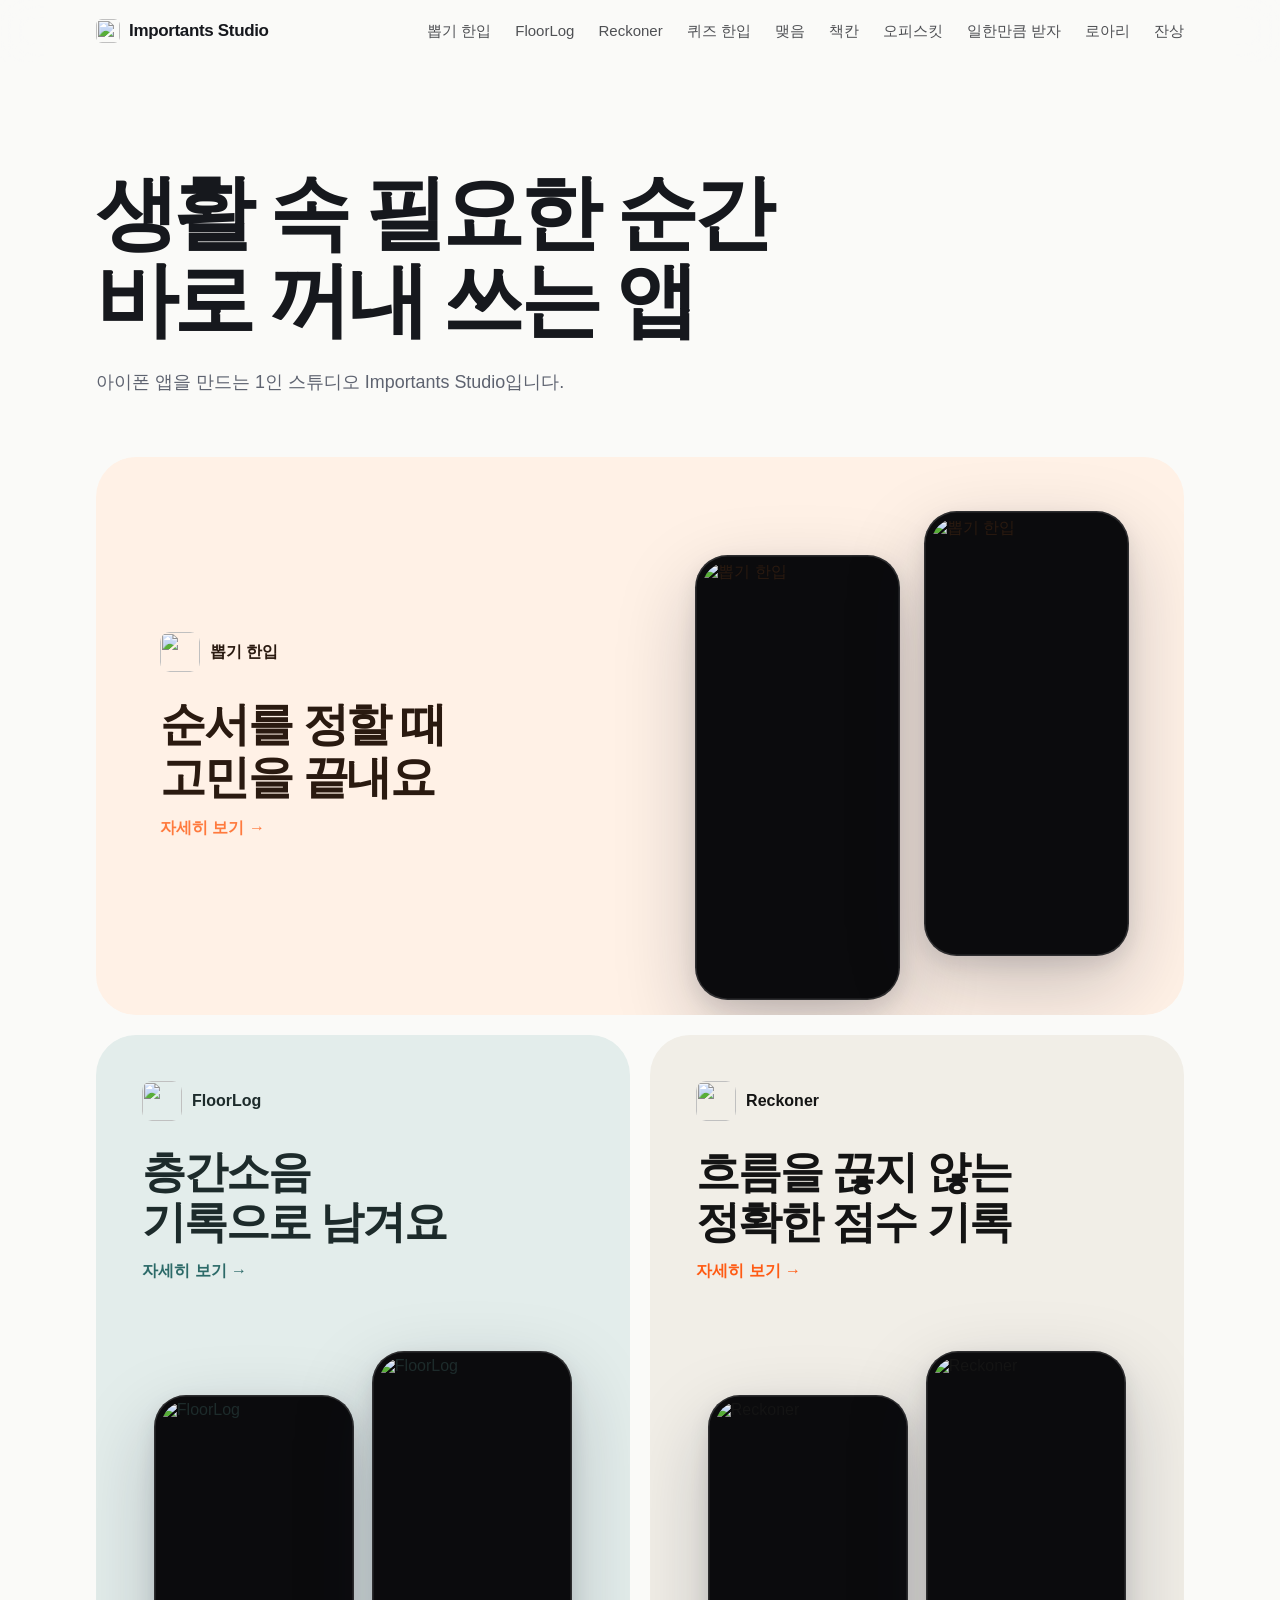
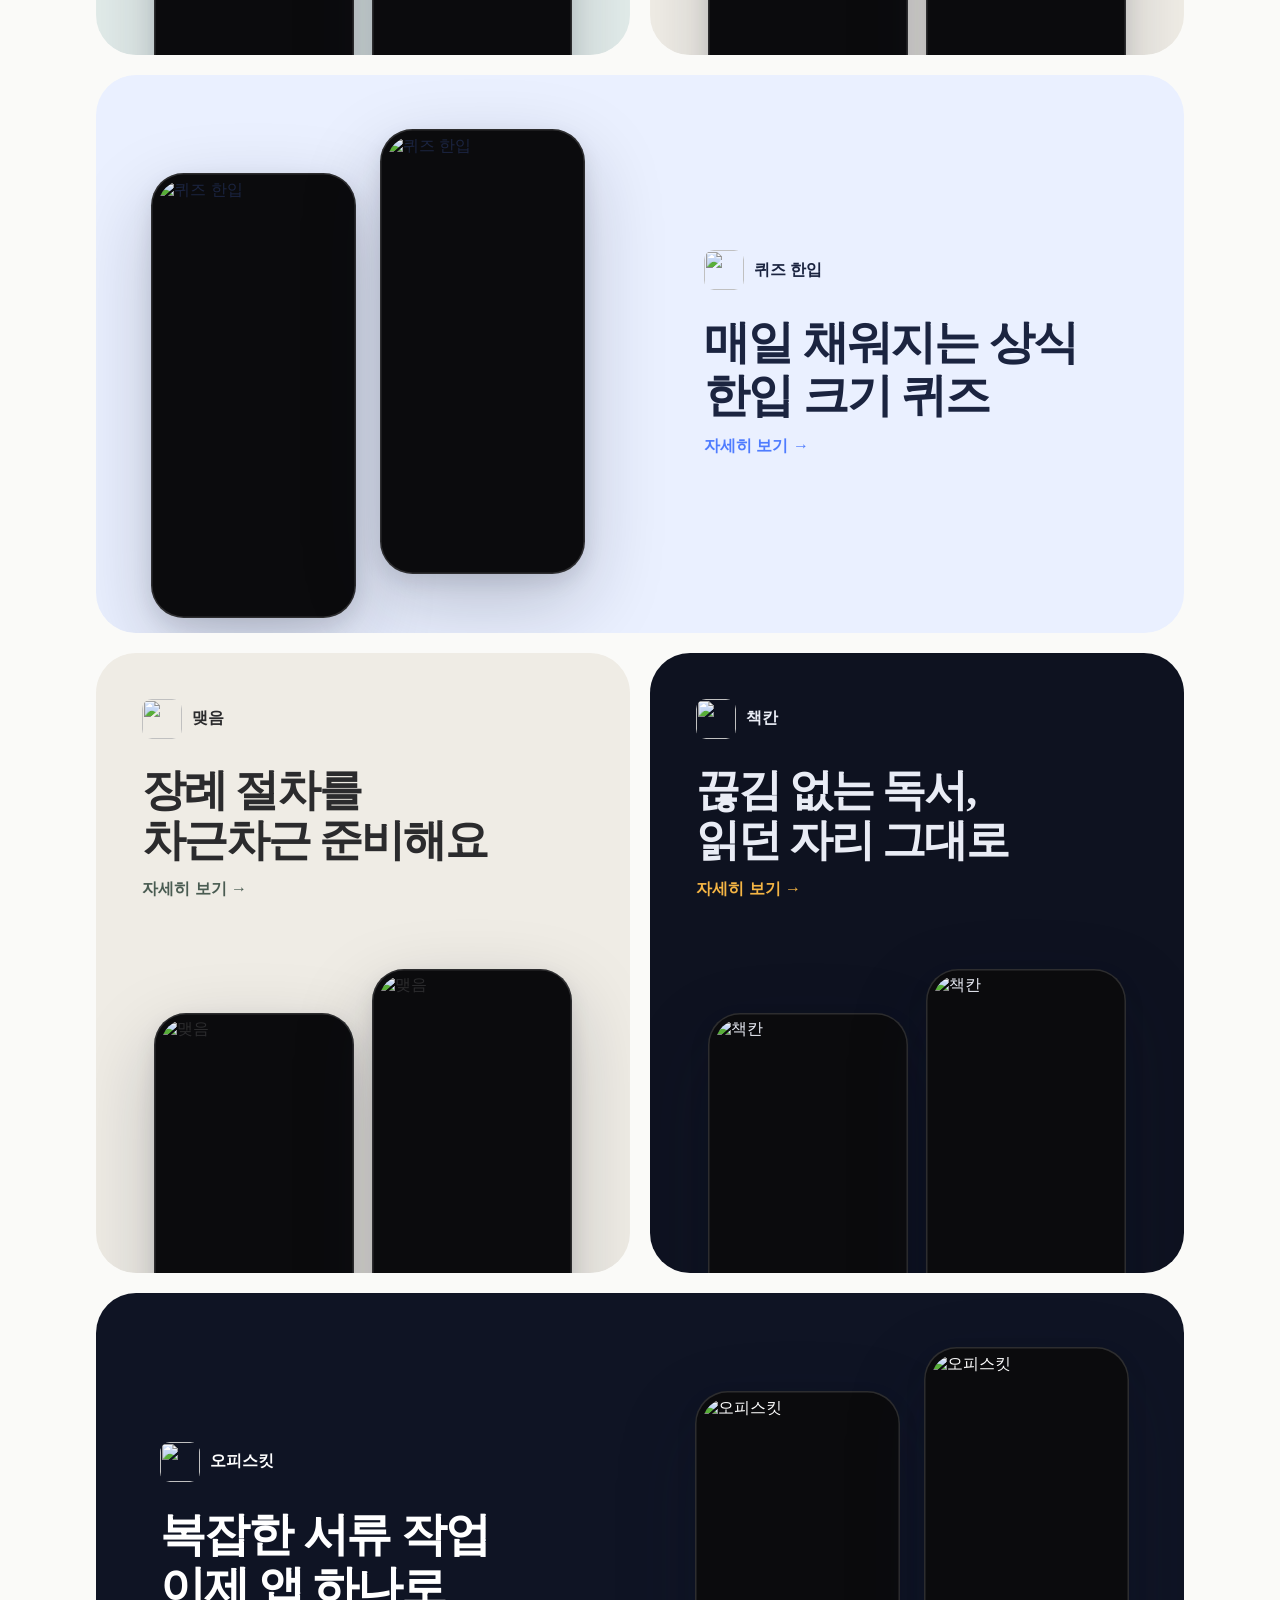
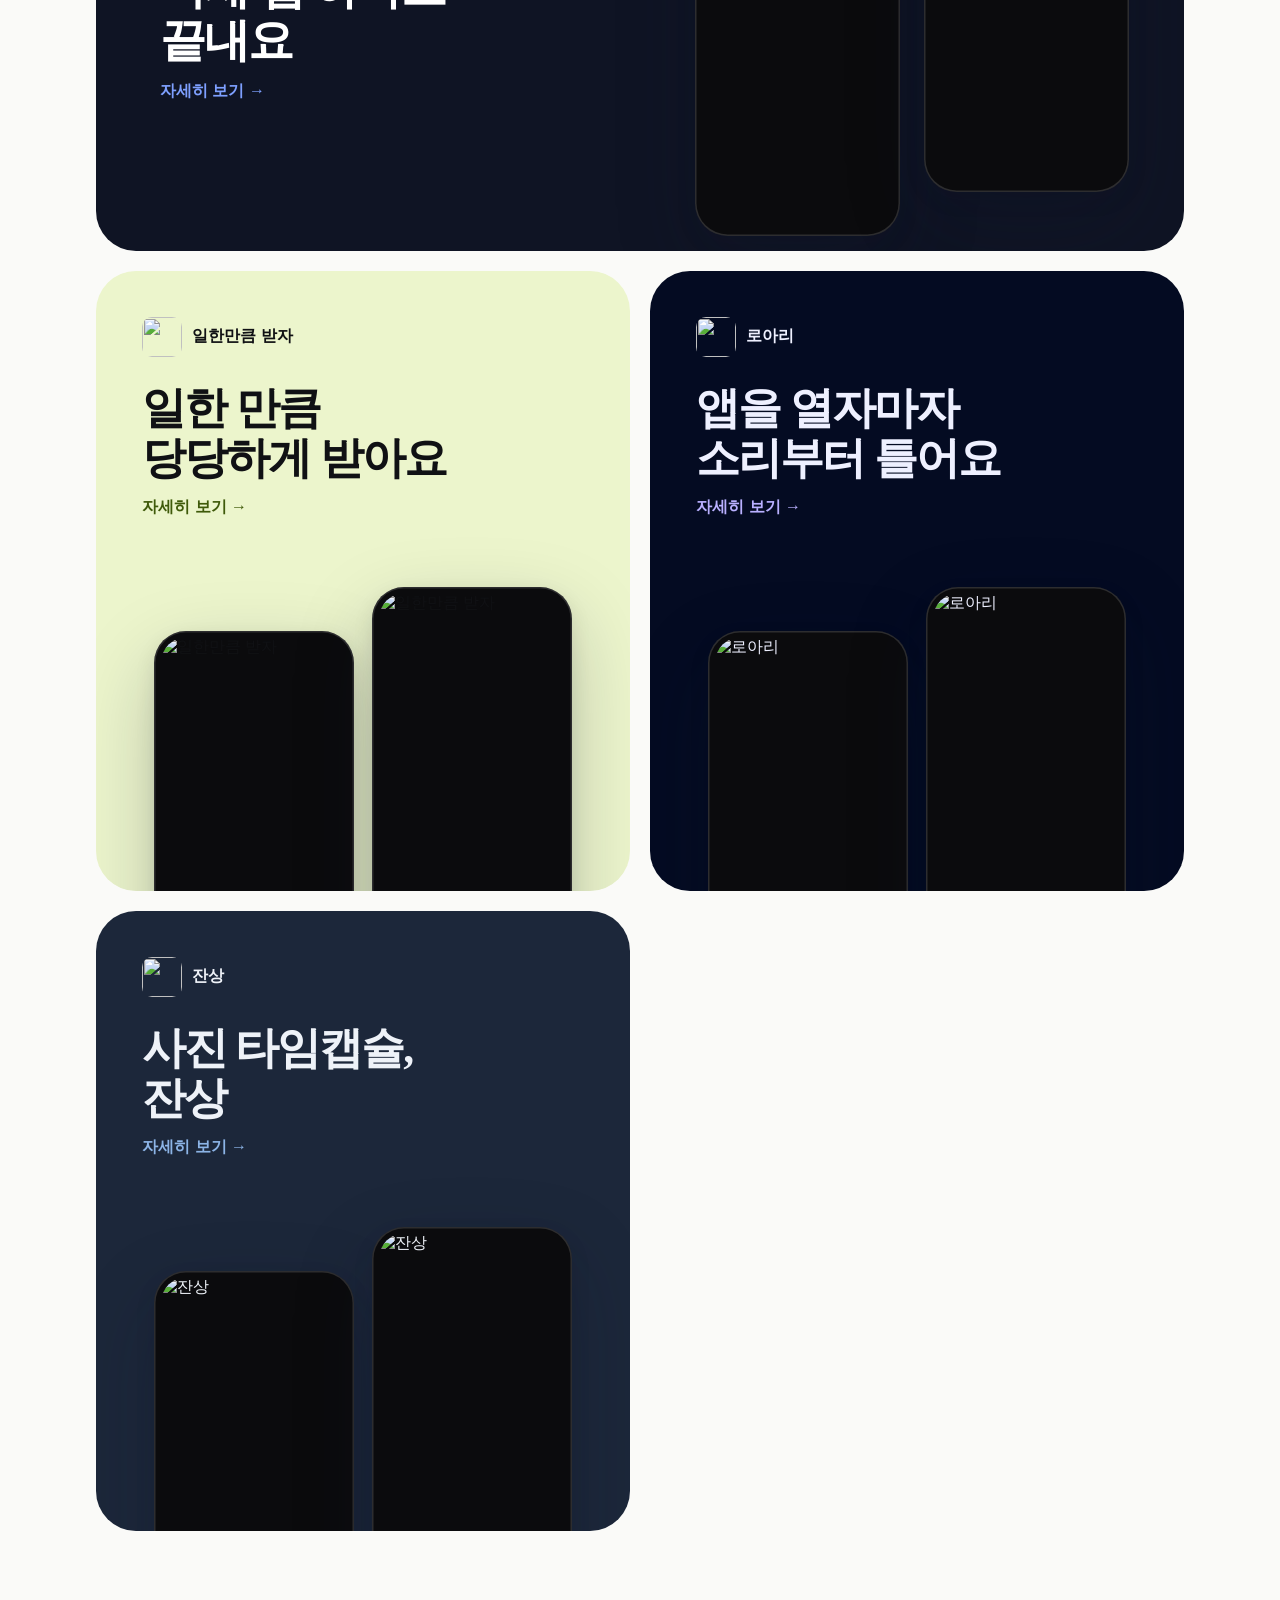
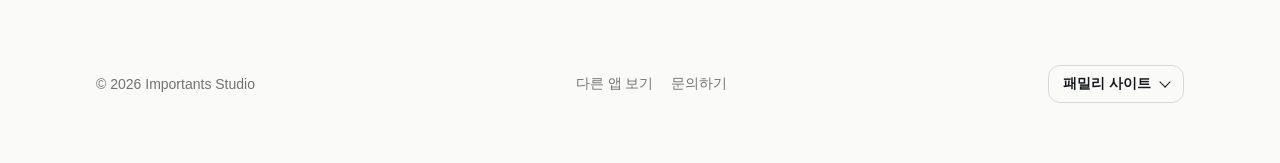
==== commit 73d9b37a: "잔상 소개 페이지 추가: 스토어 1.4.0 스크린샷과 같은 문장·화면, 첫 화면 헤더 배너 영상(로고 뺀 판), 현상(흐림→선명) 등장, 구간마다 움직임(오늘의 질문·기간·위젯·알" ====
--- a/docs/index.html
+++ b/docs/index.html
@@ -1,13 +1,13 @@
 <!doctype html><html lang="ko"><head><meta charset="utf-8"><meta name="viewport" content="width=device-width,initial-scale=1">
-<title>Importants Studio - 뽑기 한입 · FloorLog · Reckoner · 퀴즈 한입 · 맺음 · 책칸 · 오피스킷 · 일한만큼 받자 · 로아리</title><meta name="description" content="아이폰 앱을 만드는 1인 스튜디오 Importants Studio입니다. Lucky Bite - 사다리타기·돌림판·제비뽑기 · FloorLog - 층간소음 기록 · Reckoner - 점수 카운터 · Quiz Bite - 상식, 넌센스 퀴즈 풀이 앱 · 맺음 - 부고 문자 및 부의금 정리 · 책칸 - txt 소설·만화 뷰어 · 오피스킷 - 문서 스캔·사진·PDF 용량 줄이기 · 일한만큼 받자 - 알바비 계산기·주휴수당 · 로아리 - 아기 백색소음"><link rel="canonical" href="https://apps.importants-studio.com/"><meta name="robots" content="index,follow,max-image-preview:large">
+<title>Importants Studio - 뽑기 한입 · FloorLog · Reckoner · 퀴즈 한입 · 맺음 · 책칸 · 오피스킷 · 일한만큼 받자 · 로아리 · 잔상</title><meta name="description" content="아이폰 앱을 만드는 1인 스튜디오 Importants Studio입니다. Lucky Bite - 사다리타기·돌림판·제비뽑기 · FloorLog - 층간소음 기록 · Reckoner - 점수 카운터 · Quiz Bite - 상식, 넌센스 퀴즈 풀이 앱 · 맺음 - 부고 문자 및 부의금 정리 · 책칸 - txt 소설·만화 뷰어 · 오피스킷 - 문서 스캔·사진·PDF 용량 줄이기 · 일한만큼 받자 - 알바비 계산기·주휴수당 · 로아리 - 아기 백색소음 · 잔상 - 타임캡슐, 사진일기"><link rel="canonical" href="https://apps.importants-studio.com/"><meta name="robots" content="index,follow,max-image-preview:large">
 <link rel="icon" href="/favicon.png" sizes="192x192"><link rel="icon" href="/favicon.ico" sizes="any"><link rel="apple-touch-icon" href="/apple-touch-icon.png"><link rel="alternate" type="application/rss+xml" title="Importants Studio" href="https://apps.importants-studio.com/rss.xml">
 <meta name="google-site-verification" content="koOMRo2JDy2tYC3209-hGt-GuuK_Lr7ivLuVERYfKBc">
 <meta name="naver-site-verification" content="a9b602e1286b3ce70b0e9754a7afbd7effcd1ab8">
-<meta property="og:type" content="website"><meta property="og:locale" content="ko_KR"><meta property="og:site_name" content="Importants Studio"><meta property="og:title" content="Importants Studio - 뽑기 한입 · FloorLog · Reckoner · 퀴즈 한입 · 맺음 · 책칸 · 오피스킷 · 일한만큼 받자 · 로아리"><meta property="og:description" content="아이폰 앱을 만드는 1인 스튜디오 Importants Studio입니다. Lucky Bite - 사다리타기·돌림판·제비뽑기 · FloorLog - 층간소음 기록 · Reckoner - 점수 카운터 · Quiz Bite - 상식, 넌센스 퀴즈 풀이 앱 · 맺음 - 부고 문자 및 부의금 정리 · 책칸 - txt 소설·만화 뷰어 · 오피스킷 - 문서 스캔·사진·PDF 용량 줄이기 · 일한만큼 받자 - 알바비 계산기·주휴수당 · 로아리 - 아기 백색소음"><meta property="og:url" content="https://apps.importants-studio.com/">
-<meta property="og:image" content="https://apps.importants-studio.com/og.png"><meta property="og:image:width" content="1200"><meta property="og:image:height" content="630"><meta name="twitter:card" content="summary_large_image"><meta name="twitter:title" content="Importants Studio - 뽑기 한입 · FloorLog · Reckoner · 퀴즈 한입 · 맺음 · 책칸 · 오피스킷 · 일한만큼 받자 · 로아리"><meta name="twitter:description" content="아이폰 앱을 만드는 1인 스튜디오 Importants Studio입니다. Lucky Bite - 사다리타기·돌림판·제비뽑기 · FloorLog - 층간소음 기록 · Reckoner - 점수 카운터 · Quiz Bite - 상식, 넌센스 퀴즈 풀이 앱 · 맺음 - 부고 문자 및 부의금 정리 · 책칸 - txt 소설·만화 뷰어 · 오피스킷 - 문서 스캔·사진·PDF 용량 줄이기 · 일한만큼 받자 - 알바비 계산기·주휴수당 · 로아리 - 아기 백색소음"><meta name="twitter:image" content="https://apps.importants-studio.com/og.png">
+<meta property="og:type" content="website"><meta property="og:locale" content="ko_KR"><meta property="og:site_name" content="Importants Studio"><meta property="og:title" content="Importants Studio - 뽑기 한입 · FloorLog · Reckoner · 퀴즈 한입 · 맺음 · 책칸 · 오피스킷 · 일한만큼 받자 · 로아리 · 잔상"><meta property="og:description" content="아이폰 앱을 만드는 1인 스튜디오 Importants Studio입니다. Lucky Bite - 사다리타기·돌림판·제비뽑기 · FloorLog - 층간소음 기록 · Reckoner - 점수 카운터 · Quiz Bite - 상식, 넌센스 퀴즈 풀이 앱 · 맺음 - 부고 문자 및 부의금 정리 · 책칸 - txt 소설·만화 뷰어 · 오피스킷 - 문서 스캔·사진·PDF 용량 줄이기 · 일한만큼 받자 - 알바비 계산기·주휴수당 · 로아리 - 아기 백색소음 · 잔상 - 타임캡슐, 사진일기"><meta property="og:url" content="https://apps.importants-studio.com/">
+<meta property="og:image" content="https://apps.importants-studio.com/og.png"><meta property="og:image:width" content="1200"><meta property="og:image:height" content="630"><meta name="twitter:card" content="summary_large_image"><meta name="twitter:title" content="Importants Studio - 뽑기 한입 · FloorLog · Reckoner · 퀴즈 한입 · 맺음 · 책칸 · 오피스킷 · 일한만큼 받자 · 로아리 · 잔상"><meta name="twitter:description" content="아이폰 앱을 만드는 1인 스튜디오 Importants Studio입니다. Lucky Bite - 사다리타기·돌림판·제비뽑기 · FloorLog - 층간소음 기록 · Reckoner - 점수 카운터 · Quiz Bite - 상식, 넌센스 퀴즈 풀이 앱 · 맺음 - 부고 문자 및 부의금 정리 · 책칸 - txt 소설·만화 뷰어 · 오피스킷 - 문서 스캔·사진·PDF 용량 줄이기 · 일한만큼 받자 - 알바비 계산기·주휴수당 · 로아리 - 아기 백색소음 · 잔상 - 타임캡슐, 사진일기"><meta name="twitter:image" content="https://apps.importants-studio.com/og.png">
 <script type="application/ld+json">{"@context": "https://schema.org", "@type": "Organization", "name": "Importants Studio", "url": "https://apps.importants-studio.com/", "logo": "https://apps.importants-studio.com/favicon.png", "email": "contact@importants-studio.com"}</script>
 <script type="application/ld+json">{"@context": "https://schema.org", "@type": "WebSite", "name": "Importants Studio", "url": "https://apps.importants-studio.com/", "inLanguage": "ko"}</script>
-<script type="application/ld+json">{"@context": "https://schema.org", "@type": "ItemList", "itemListElement": [{"@type": "ListItem", "position": 1, "url": "https://apps.importants-studio.com/lucky-bite/", "name": "Lucky Bite - 사다리타기·돌림판·제비뽑기"}, {"@type": "ListItem", "position": 2, "url": "https://apps.importants-studio.com/floorlog/", "name": "FloorLog - 층간소음 기록"}, {"@type": "ListItem", "position": 3, "url": "https://apps.importants-studio.com/reckoner/", "name": "Reckoner - 점수 카운터"}, {"@type": "ListItem", "position": 4, "url": "https://apps.importants-studio.com/quiz-bite/", "name": "Quiz Bite - 상식, 넌센스 퀴즈 풀이 앱"}, {"@type": "ListItem", "position": 5, "url": "https://apps.importants-studio.com/maejeum/", "name": "맺음 - 부고 문자 및 부의금 정리"}, {"@type": "ListItem", "position": 6, "url": "https://apps.importants-studio.com/chaekkan/", "name": "책칸 - txt 소설·만화 뷰어"}, {"@type": "ListItem", "position": 7, "url": "https://apps.importants-studio.com/officekit/", "name": "오피스킷 - 문서 스캔·사진·PDF 용량 줄이기"}, {"@type": "ListItem", "position": 8, "url": "https://apps.importants-studio.com/fairlypaid/", "name": "일한만큼 받자 - 알바비 계산기·주휴수당"}, {"@type": "ListItem", "position": 9, "url": "https://apps.importants-studio.com/loary/", "name": "로아리 - 아기 백색소음"}]}</script>
+<script type="application/ld+json">{"@context": "https://schema.org", "@type": "ItemList", "itemListElement": [{"@type": "ListItem", "position": 1, "url": "https://apps.importants-studio.com/lucky-bite/", "name": "Lucky Bite - 사다리타기·돌림판·제비뽑기"}, {"@type": "ListItem", "position": 2, "url": "https://apps.importants-studio.com/floorlog/", "name": "FloorLog - 층간소음 기록"}, {"@type": "ListItem", "position": 3, "url": "https://apps.importants-studio.com/reckoner/", "name": "Reckoner - 점수 카운터"}, {"@type": "ListItem", "position": 4, "url": "https://apps.importants-studio.com/quiz-bite/", "name": "Quiz Bite - 상식, 넌센스 퀴즈 풀이 앱"}, {"@type": "ListItem", "position": 5, "url": "https://apps.importants-studio.com/maejeum/", "name": "맺음 - 부고 문자 및 부의금 정리"}, {"@type": "ListItem", "position": 6, "url": "https://apps.importants-studio.com/chaekkan/", "name": "책칸 - txt 소설·만화 뷰어"}, {"@type": "ListItem", "position": 7, "url": "https://apps.importants-studio.com/officekit/", "name": "오피스킷 - 문서 스캔·사진·PDF 용량 줄이기"}, {"@type": "ListItem", "position": 8, "url": "https://apps.importants-studio.com/fairlypaid/", "name": "일한만큼 받자 - 알바비 계산기·주휴수당"}, {"@type": "ListItem", "position": 9, "url": "https://apps.importants-studio.com/loary/", "name": "로아리 - 아기 백색소음"}, {"@type": "ListItem", "position": 10, "url": "https://apps.importants-studio.com/afterimage/", "name": "잔상 - 타임캡슐, 사진일기"}]}</script>
 <script async src="https://www.googletagmanager.com/gtag/js?id=G-YR3RMTS5JD"></script><script>window.dataLayer=window.dataLayer||[];function gtag(){dataLayer.push(arguments)}gtag("js",new Date());gtag("config","G-YR3RMTS5JD");</script><style>*{box-sizing:border-box}html{scroll-behavior:smooth}body{margin:0;-webkit-font-smoothing:antialiased;word-break:keep-all;overflow-x:hidden}
 a{color:inherit;text-decoration:none}img{display:block;max-width:100%}.in{max-width:1200px;margin:0 auto;padding:0 clamp(20px,5vw,56px)}
 nav{position:sticky;top:0;z-index:30;backdrop-filter:saturate(180%) blur(18px);-webkit-backdrop-filter:saturate(180%) blur(18px)}
@@ -29,7 +29,7 @@
 .k-lucky-bite .ph .phone{transition:transform .55s cubic-bezier(.34,1.7,.5,1)}.k-lucky-bite:hover .ph .phone:first-child{transform:rotate(-9deg) translateY(-12px)}.k-lucky-bite:hover .ph .phone:last-child{transform:rotate(7deg) translateY(-20px)}.k-quiz-bite .ph .phone{transition:transform .35s cubic-bezier(.3,1.4,.5,1)}.k-quiz-bite .ph .phone:last-child{transition-delay:.12s}.k-quiz-bite:hover .ph .phone{transform:translateY(-26px)}.k-officekit .ph .phone{transition:transform .5s cubic-bezier(.2,.8,.2,1)}.k-officekit .ph .phone:last-child{z-index:1}.k-officekit:hover .ph .phone:first-child{transform:translateX(42px) scale(.9)}.k-officekit:hover .ph .phone:last-child{transform:translateX(-42px) scale(.96)}.k-maejeum .ph .phone{transition:transform 1.4s cubic-bezier(.2,.6,.2,1)}.k-maejeum:hover .ph .phone{transform:translateY(-10px)}.k-maejeum:hover .ph .phone:last-child{transition-delay:.15s}.card:hover{transform:translateY(-4px)}.k-chaekkan .ph .phone{transition:transform .8s cubic-bezier(.2,.7,.2,1)}.k-chaekkan:hover .ph .phone:first-child{transform:translateY(-10px) rotate(-2deg)}.k-chaekkan:hover .ph .phone:last-child{transform:translateY(-16px) rotateY(-12deg)}.k-reckoner .ph .phone{transition:transform .22s cubic-bezier(.3,1.8,.5,1)}.k-reckoner:hover .ph .phone:first-child{transform:translateY(-14px)}.k-reckoner:hover .ph .phone:last-child{transform:translateY(-14px) scale(1.04)}.k-floorlog .ph .phone{transition:transform .9s cubic-bezier(.2,.7,.2,1)}.k-floorlog:hover .ph .phone{transform:translateY(-12px)}.k-fairlypaid .ph .phone{transition:transform .5s cubic-bezier(.34,1.56,.5,1)}.k-fairlypaid:hover .ph .phone:first-child{transform:translateY(-14px) rotate(-3deg)}.k-fairlypaid:hover .ph .phone:last-child{transform:translateY(-24px) rotate(3deg);transition-delay:.08s}.k-floorlog:hover .ph .phone:last-child{transition-delay:.25s}
 .c0,.c3,.c6,.cw{grid-column:span 2;min-height:0;height:clamp(480px,62vh,560px);flex-direction:row}.c0 .tx,.c3 .tx,.c6 .tx,.cw .tx{flex:1;padding:clamp(40px,5vw,64px);align-self:center}.c0 h2,.c3 h2,.c6 h2,.cw h2{font-size:clamp(34px,3.6vw,50px)}.c0 .ph,.c3 .ph,.c6 .ph,.cw .ph{flex:1;height:100%;padding-top:clamp(40px,6vh,64px)}.c0 .ph .phone,.c3 .ph .phone,.c6 .ph .phone{--w:clamp(180px,16vw,220px)}.c0 .ph,.c3 .ph,.c6 .ph{gap:clamp(14px,2vw,24px);flex:0 0 50%}.c0 .tx,.c3 .tx,.c6 .tx{min-width:0}.c3{flex-direction:row-reverse}
 @media(max-width:860px){.wall{grid-template-columns:1fr}.cw{grid-column:auto;height:auto;flex-direction:column}.c0 .tx,.c3 .tx,.c6 .tx,.cw .tx{align-self:stretch;flex:none}.cw .tx{padding:40px 30px 0}.cw .ph{height:300px;padding-top:30px;flex:none}.c0,.c3,.c6{grid-column:auto;flex-direction:column}.c0 .tx,.c3 .tx,.c6 .tx{padding:40px 30px 0}.card .tx{padding:36px 30px 0}.ph .phone,.c0 .ph .phone,.c3 .ph .phone,.c6 .ph .phone{--w:140px}.ph{gap:12px;height:300px}.c0 .ph,.c3 .ph,.c6 .ph{height:300px;padding-top:30px;flex:none}.card{min-height:0}}</style></head><body>
-<nav class=""><div class="in"><a class="brand" href="https://importants-studio.com/"><img src="/mark.png" alt="" width="24" height="24"><b>Importants Studio</b></a><div class="links"><a href="/lucky-bite/">뽑기 한입</a><a href="/floorlog/">FloorLog</a><a href="/reckoner/">Reckoner</a><a href="/quiz-bite/">퀴즈 한입</a><a href="/maejeum/">맺음</a><a href="/chaekkan/">책칸</a><a href="/officekit/">오피스킷</a><a href="/fairlypaid/">일한만큼 받자</a><a href="/loary/">로아리</a></div></div></nav>
+<nav class=""><div class="in"><a class="brand" href="https://importants-studio.com/"><img src="/mark.png" alt="" width="24" height="24"><b>Importants Studio</b></a><div class="links"><a href="/lucky-bite/">뽑기 한입</a><a href="/floorlog/">FloorLog</a><a href="/reckoner/">Reckoner</a><a href="/quiz-bite/">퀴즈 한입</a><a href="/maejeum/">맺음</a><a href="/chaekkan/">책칸</a><a href="/officekit/">오피스킷</a><a href="/fairlypaid/">일한만큼 받자</a><a href="/loary/">로아리</a><a href="/afterimage/">잔상</a></div></div></nav>
 <header class="hero"><div class="in r"><h1>생활 속 필요한 순간<br>바로 꺼내 쓰는 앱</h1><p>아이폰 앱을 만드는 1인 스튜디오 Importants Studio입니다.</p></div></header><div class="in wall"><a class="card c0 k-lucky-bite r" href="/lucky-bite/" style="--bg:#FFF1E6;--fg:#2A1A10;--ac:#FF7A3D"><div class="tx"><span class="nm"><img src="/lucky-bite/icon.png" alt="">뽑기 한입</span><h2>순서를 정할 때<br>고민을 끝내요</h2><span class="go">자세히 보기 →</span></div>
 <div class="ph"><div class="phone " style=""><img src="/lucky-bite/home.webp" alt="뽑기 한입" loading="lazy"></div><div class="phone " style=""><img src="/lucky-bite/ladder.webp" alt="뽑기 한입" loading="lazy"></div></div></a><a class="card c1 k-floorlog r" href="/floorlog/" style="--bg:#E3EDEB;--fg:#1D2B2B;--ac:#2C6A68"><div class="tx"><span class="nm"><img src="/floorlog/icon.png" alt="">FloorLog</span><h2>층간소음<br>기록으로 남겨요</h2><span class="go">자세히 보기 →</span></div>
 <div class="ph"><div class="phone " style=""><img src="/floorlog/record.webp" alt="FloorLog" loading="lazy"></div><div class="phone " style=""><img src="/floorlog/pattern.webp" alt="FloorLog" loading="lazy"></div></div></a><a class="card c2 k-reckoner r" href="/reckoner/" style="--bg:#F1EEE7;--fg:#141414;--ac:#FF5B14"><div class="tx"><span class="nm"><img src="/reckoner/icon.png" alt="">Reckoner</span><h2>흐름을 끊지 않는<br>정확한 점수 기록</h2><span class="go">자세히 보기 →</span></div>
@@ -39,6 +39,7 @@
 <div class="ph"><div class="phone " style=""><img src="/chaekkan/s1_library.webp" alt="책칸" loading="lazy"></div><div class="phone " style=""><img src="/chaekkan/s2_reader.webp" alt="책칸" loading="lazy"></div></div></a><a class="card c6 k-officekit r" href="/officekit/" style="--bg:#0F1424;--fg:#FFFFFF;--ac:#7EA0FF"><div class="tx"><span class="nm"><img src="/officekit/icon.png" alt="">오피스킷</span><h2>복잡한 서류 작업<br>이제 앱 하나로 끝내요</h2><span class="go">자세히 보기 →</span></div>
 <div class="ph"><div class="phone " style=""><img src="/officekit/library.webp" alt="오피스킷" loading="lazy"></div><div class="phone " style=""><img src="/officekit/home.webp" alt="오피스킷" loading="lazy"></div></div></a><a class="card c7 k-fairlypaid r" href="/fairlypaid/" style="--bg:#ECF5CC;--fg:#101114;--ac:#3F5A0A"><div class="tx"><span class="nm"><img src="/fairlypaid/icon.png" alt="">일한만큼 받자</span><h2>일한 만큼<br>당당하게 받아요</h2><span class="go">자세히 보기 →</span></div>
 <div class="ph"><div class="phone " style=""><img src="/fairlypaid/home.webp" alt="일한만큼 받자" loading="lazy"></div><div class="phone " style=""><img src="/fairlypaid/clock.webp" alt="일한만큼 받자" loading="lazy"></div></div></a><a class="card c8 k-loary r" href="/loary/" style="--bg:#040B22;--fg:#EEF0FF;--ac:#B9B0FF"><div class="tx"><span class="nm"><img src="/loary/icon.png" alt="">로아리</span><h2>앱을 열자마자<br>소리부터 틀어요</h2><span class="go">자세히 보기 →</span></div>
-<div class="ph"><div class="phone " style=""><img src="/loary/s1_home.webp" alt="로아리" loading="lazy"></div><div class="phone " style=""><img src="/loary/s5_sleep.webp" alt="로아리" loading="lazy"></div></div></a></div>
+<div class="ph"><div class="phone " style=""><img src="/loary/s1_home.webp" alt="로아리" loading="lazy"></div><div class="phone " style=""><img src="/loary/s5_sleep.webp" alt="로아리" loading="lazy"></div></div></a><a class="card c9 k-afterimage r" href="/afterimage/" style="--bg:#1C273A;--fg:#EEF2F8;--ac:#8CB4E6"><div class="tx"><span class="nm"><img src="/afterimage/icon.png" alt="">잔상</span><h2 style="font-family:'Nanum Myeongjo',serif">사진 타임캡슐,<br>잔상</h2><span class="go">자세히 보기 →</span></div>
+<div class="ph"><div class="phone " style=""><img src="/afterimage/s1_pending.webp" alt="잔상" loading="lazy"></div><div class="phone " style=""><img src="/afterimage/s1_fan.webp" alt="잔상" loading="lazy"></div></div></a></div>
 <footer><div class="in"><span>© 2026 <a href="https://importants-studio.com/">Importants Studio</a></span><div class="links"><a href="/">다른 앱 보기</a><a href="https://importants-studio.com/contact/">문의하기</a></div><details class="fam"><summary>패밀리 사이트</summary><ul><li><a href="https://importants-studio.com/">홈페이지</a></li><li><a href="https://apps.importants-studio.com/" aria-current="page">앱 소개</a></li><li><a href="https://importants-studio.com/tools/">웹 도구</a></li><li><a href="https://importants-studio.com/blog/">블로그</a></li><li><a href="https://importants-studio.com/blogs/">정보 아카이브</a></li></ul></details></div></footer>
 <script>document.addEventListener('DOMContentLoaded',()=>{const cu=new IntersectionObserver(es=>es.forEach(x=>{if(!x.isIntersecting)return;cu.unobserve(x.target);const el=x.target,to=+el.dataset.to,t0=performance.now(),f=t=>{const p=Math.min(1,(t-t0)/1300),v=Math.round(to*(1-Math.pow(1-p,3)));el.textContent=v.toLocaleString()+(el.dataset.sf||'');if(p<1)requestAnimationFrame(f)};requestAnimationFrame(f)}),{threshold:.5});if(!matchMedia('(prefers-reduced-motion: reduce)').matches)document.querySelectorAll('.hstats b,.stats b').forEach(b=>{const t=b.textContent.trim(),mm=t.match(/^([0-9][0-9,]*)(.*)$/);if(mm){b.dataset.to=mm[1].replace(/,/g,'');b.dataset.sf=mm[2];b.textContent='0'+mm[2];cu.observe(b)}});const o=new IntersectionObserver(es=>es.forEach(x=>{if(x.isIntersecting){x.target.classList.add('on');o.unobserve(x.target)}}),{threshold:.12});document.querySelectorAll('.r').forEach(n=>o.observe(n));});(()=>{const q=new URLSearchParams(location.search).get('from');if(q)try{sessionStorage.setItem('from',q)}catch(e){};let f=q;try{f=f||sessionStorage.getItem('from')}catch(e){};f=(f||'apps-site').replace(/[^a-z0-9-]/gi,'').slice(0,40);const PT="127198328";document.querySelectorAll('.storebtn').forEach(b=>{if(PT)b.href=`https://apps.apple.com/kr/app/apple-store/id${b.dataset.id}?pt=${PT}&ct=${f}&mt=8`;b.addEventListener('click',()=>{try{window.gtag&&gtag('event','store_click',{app:b.dataset.slug,from:f})}catch(e){}})})})();</script></body></html>
